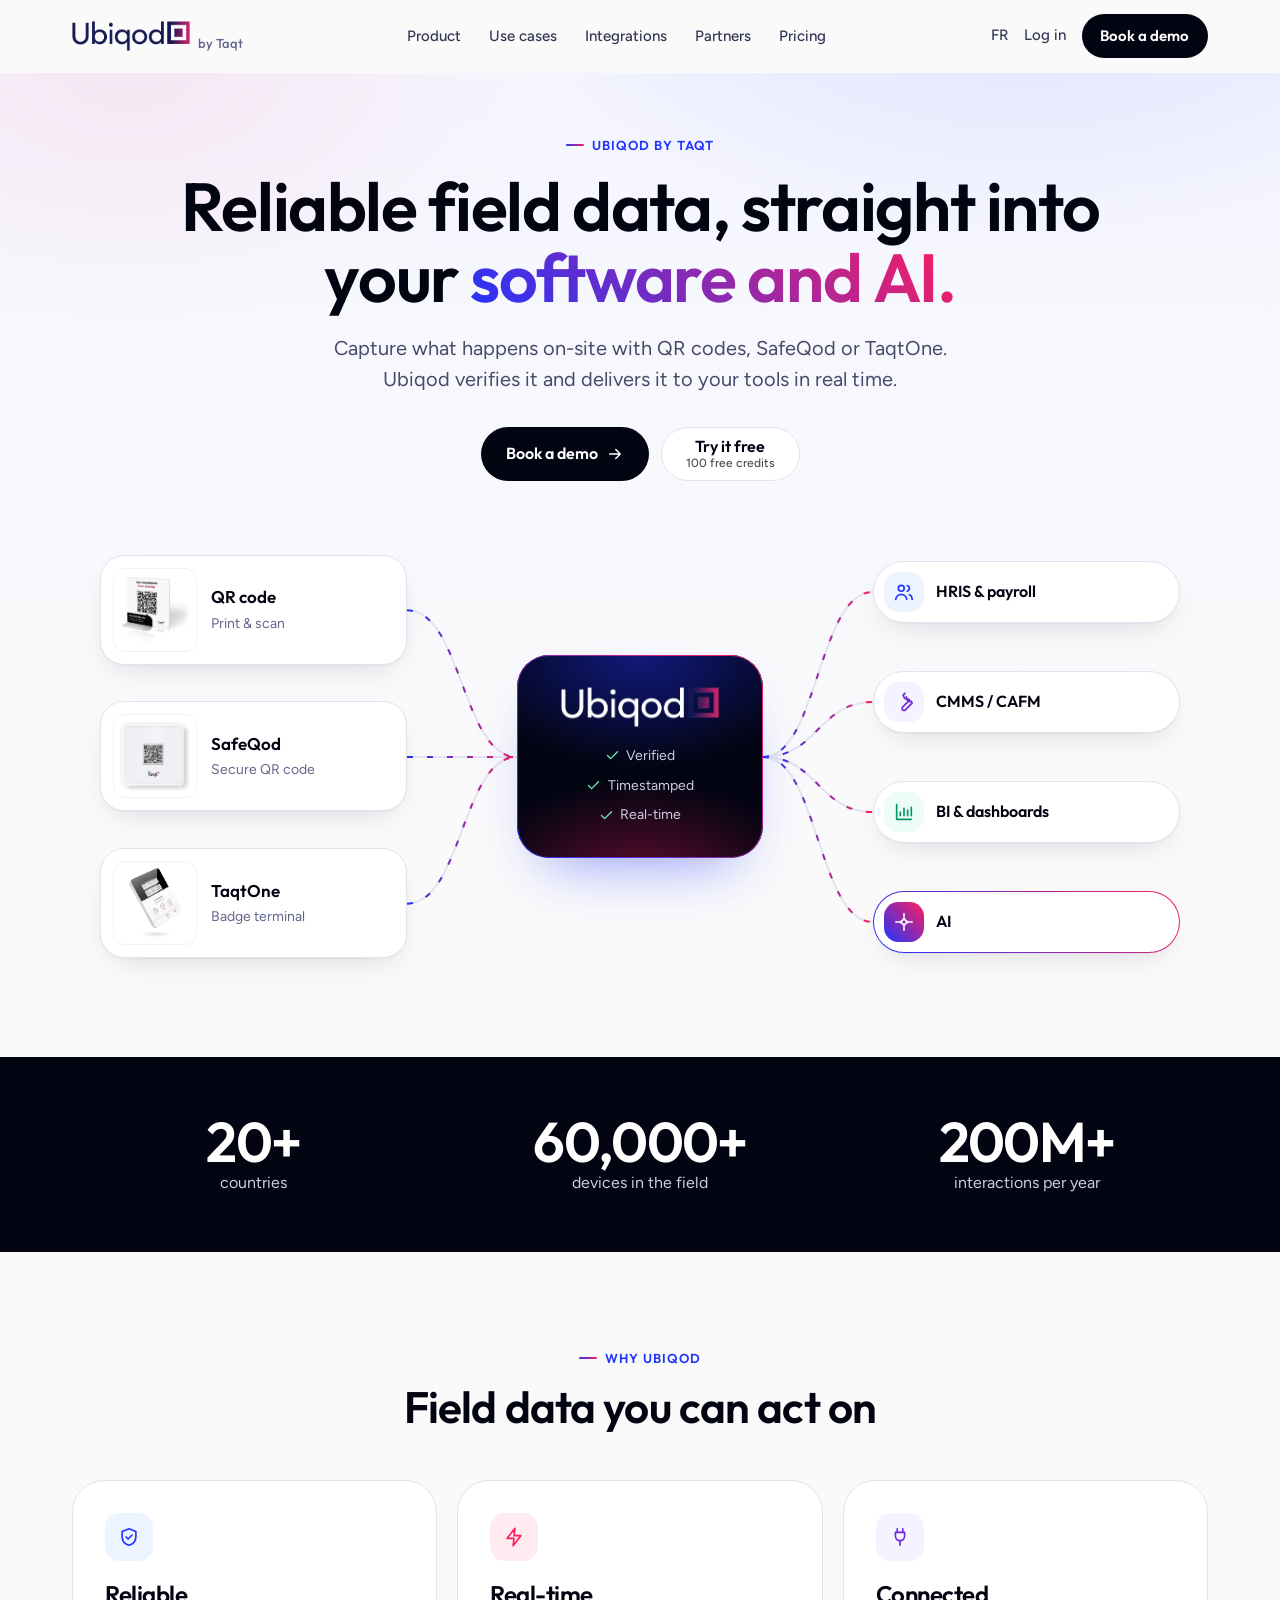
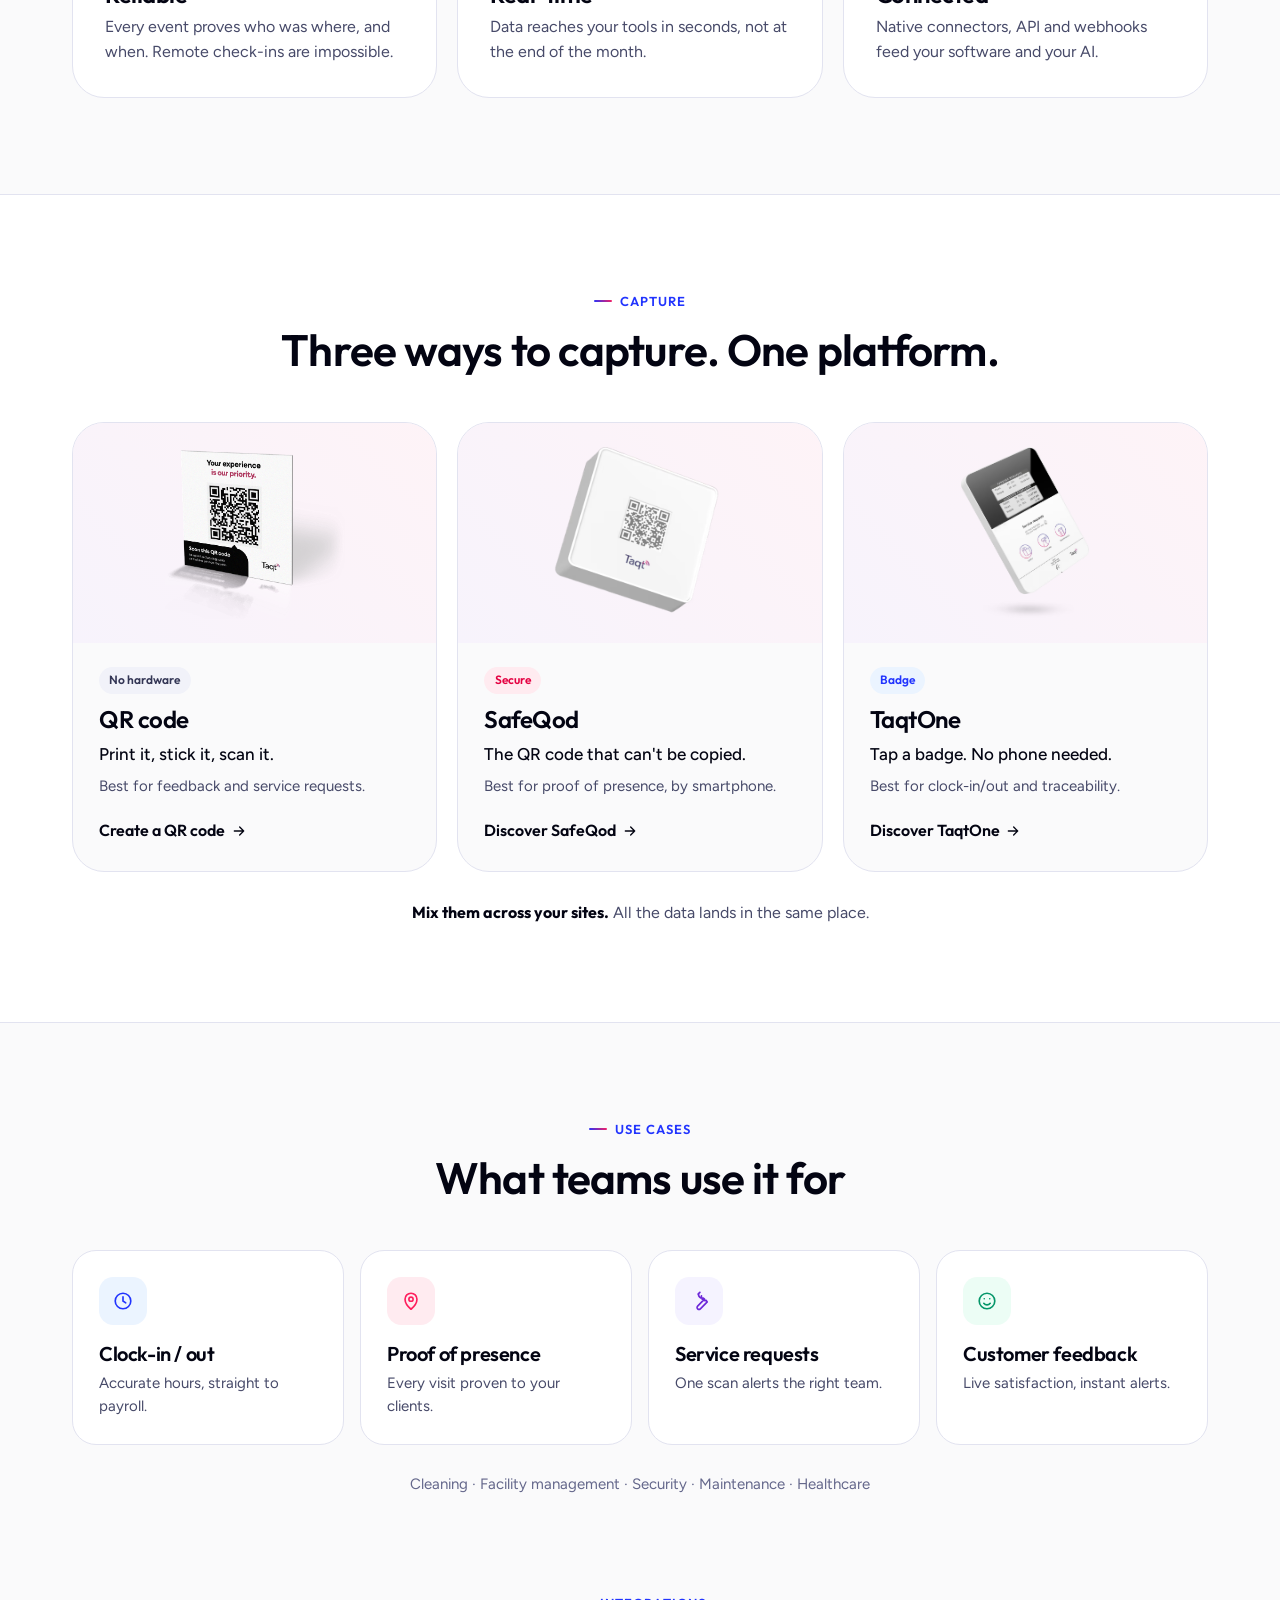
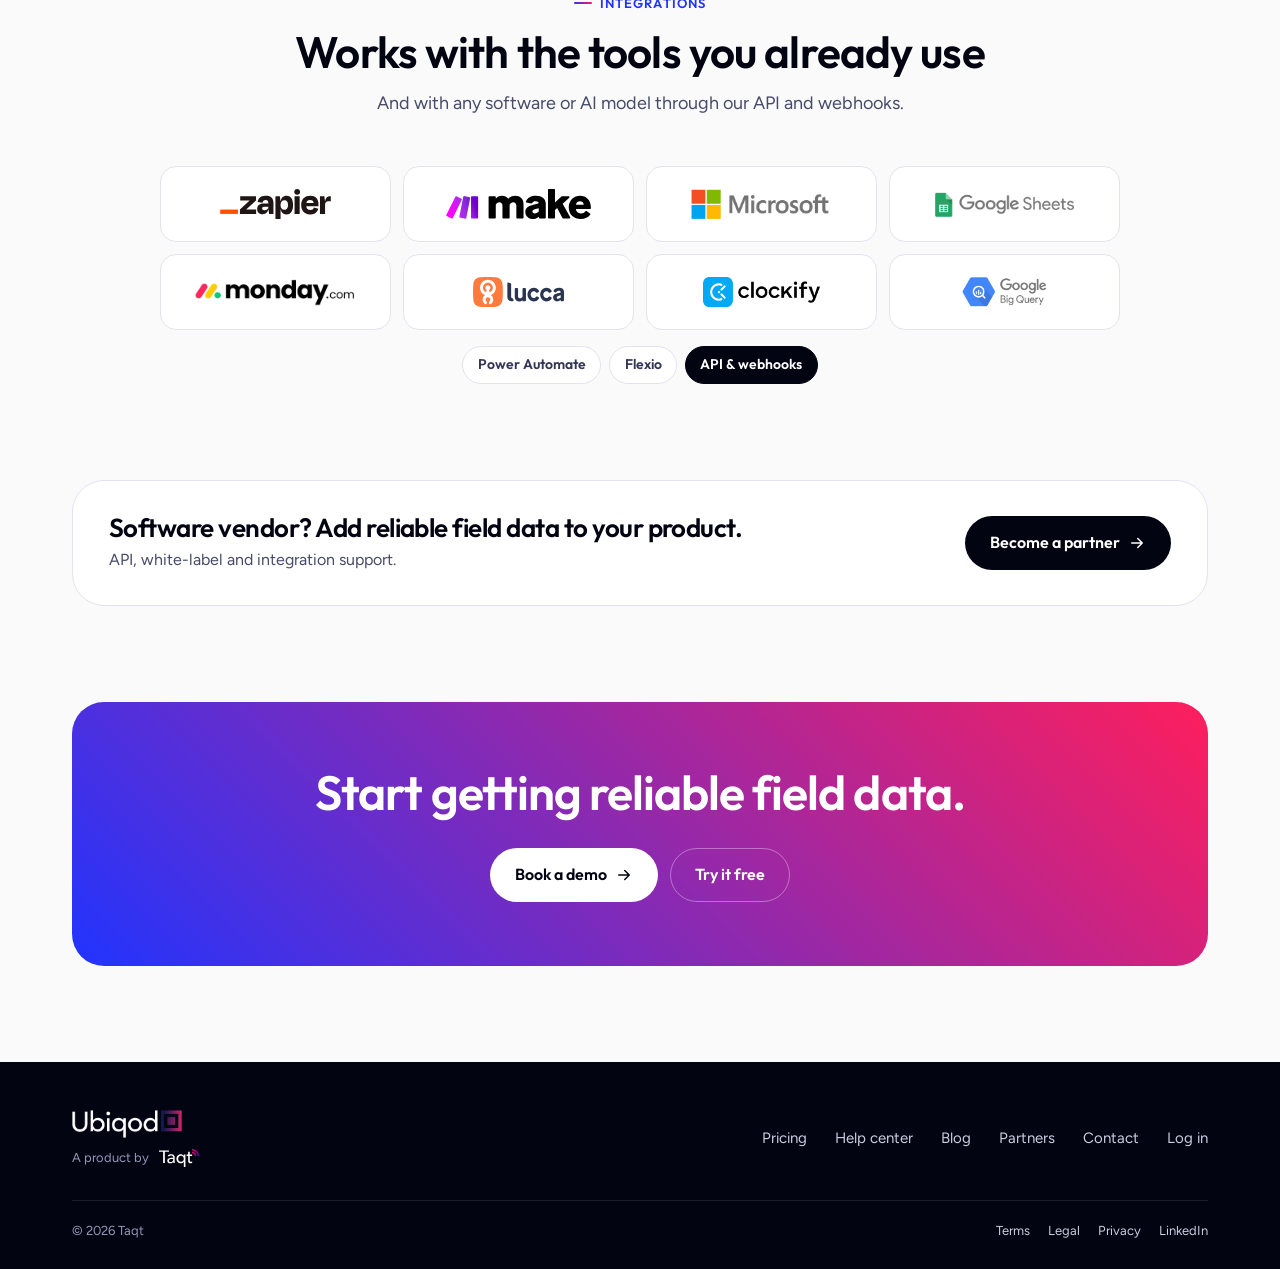
==== index.html @ a7f48e11 "Nouveau site Ubiqod : accueil et tarifs (EN + FR) HTML/CSS statique, compatible GitHub Pages (liens " ====
<!doctype html>
<html lang="en">
<head>
<meta charset="utf-8">
<meta name="viewport" content="width=device-width, initial-scale=1">
<title>Ubiqod by Taqt · Reliable field data for your software and AI</title>
<meta name="description" content="Capture what happens on-site with QR codes, SafeQod or TaqtOne. Ubiqod verifies it and delivers it to your software and AI in real time.">
<link rel="icon" href="assets/favicon.png">
<link rel="alternate" hreflang="en" href="./">
<link rel="alternate" hreflang="fr" href="fr/">
<link rel="preconnect" href="https://fonts.googleapis.com">
<link rel="preconnect" href="https://fonts.gstatic.com" crossorigin>
<link href="https://fonts.googleapis.com/css2?family=Outfit:wght@400;500;600;700&family=Figtree:wght@400;500;600&display=swap" rel="stylesheet">
<link rel="stylesheet" href="assets/styles.css">
</head>
<body>

<svg width="0" height="0" style="position:absolute" aria-hidden="true">
  <symbol id="i-check" viewBox="0 0 24 24"><path fill="none" stroke="currentColor" stroke-width="2.2" stroke-linecap="round" stroke-linejoin="round" d="M20 6 9 17l-5-5"/></symbol>
  <symbol id="i-arrow" viewBox="0 0 24 24"><path fill="none" stroke="currentColor" stroke-width="2" stroke-linecap="round" stroke-linejoin="round" d="M5 12h14M13 6l6 6-6 6"/></symbol>
  <symbol id="i-menu" viewBox="0 0 24 24"><path fill="none" stroke="currentColor" stroke-width="2" stroke-linecap="round" d="M4 7h16M4 12h16M4 17h16"/></symbol>
  <symbol id="i-shield" viewBox="0 0 24 24"><g fill="none" stroke="currentColor" stroke-width="1.8" stroke-linecap="round" stroke-linejoin="round"><path d="M12 3 4.5 6v5.5c0 4.6 3.1 8.3 7.5 9.5 4.4-1.2 7.5-4.9 7.5-9.5V6L12 3Z"/><path d="m8.8 12 2.2 2.2 4.3-4.4"/></g></symbol>
  <symbol id="i-bolt" viewBox="0 0 24 24"><path fill="none" stroke="currentColor" stroke-width="1.8" stroke-linecap="round" stroke-linejoin="round" d="M13 2.5 4.5 13.5H12l-1 8 8.5-11H12l1-8Z"/></symbol>
  <symbol id="i-plug" viewBox="0 0 24 24"><g fill="none" stroke="currentColor" stroke-width="1.8" stroke-linecap="round" stroke-linejoin="round"><path d="M9 3v4M15 3v4M7 7h10v4a5 5 0 0 1-10 0V7ZM12 16v5"/></g></symbol>
  <symbol id="i-users" viewBox="0 0 24 24"><g fill="none" stroke="currentColor" stroke-width="1.8" stroke-linecap="round" stroke-linejoin="round"><circle cx="9" cy="8" r="3.2"/><path d="M3 20c.6-3.3 3-5.3 6-5.3s5.4 2 6 5.3"/><path d="M15.5 4.9a3.2 3.2 0 0 1 0 6.2M18 14.9c1.6.6 2.7 2.4 3 5.1"/></g></symbol>
  <symbol id="i-wrench" viewBox="0 0 24 24"><path fill="none" stroke="currentColor" stroke-width="1.8" stroke-linecap="round" stroke-linejoin="round" d="M14.7 6.3a4 4 0 0 0 5 5L21 13l-7.5 7.5a2.1 2.1 0 0 1-3-3L18 10l-1.3-1.3a4 4 0 0 1-5-5L13 2.5l-2 2"/></symbol>
  <symbol id="i-chart" viewBox="0 0 24 24"><g fill="none" stroke="currentColor" stroke-width="1.8" stroke-linecap="round"><path d="M4 20V4M4 20h16"/><path d="M8 16v-4M12 16V8M16 16v-6M20 16v-9"/></g></symbol>
  <symbol id="i-spark" viewBox="0 0 24 24"><g fill="none" stroke="currentColor" stroke-width="1.8" stroke-linecap="round" stroke-linejoin="round"><path d="M12 3v3M12 18v3M3 12h3M18 12h3"/><path d="M12 7.5 13.6 10.4 16.5 12l-2.9 1.6L12 16.5l-1.6-2.9L7.5 12l2.9-1.6L12 7.5Z"/></g></symbol>
  <symbol id="i-pin" viewBox="0 0 24 24"><g fill="none" stroke="currentColor" stroke-width="1.8" stroke-linecap="round" stroke-linejoin="round"><path d="M12 21s-6.5-5.6-6.5-11a6.5 6.5 0 0 1 13 0c0 5.4-6.5 11-6.5 11Z"/><circle cx="12" cy="10" r="2.3"/></g></symbol>
  <symbol id="i-clock" viewBox="0 0 24 24"><g fill="none" stroke="currentColor" stroke-width="1.8" stroke-linecap="round"><circle cx="12" cy="12" r="8.5"/><path d="M12 7.5V12l3 2"/></g></symbol>
  <symbol id="i-smile" viewBox="0 0 24 24"><g fill="none" stroke="currentColor" stroke-width="1.8" stroke-linecap="round"><circle cx="12" cy="12" r="8.5"/><path d="M8.5 14.5a4.5 4.5 0 0 0 7 0M9 9.5v.01M15 9.5v.01"/></g></symbol>
</svg>

<header class="header">
  <div class="wrap nav">
    <a href="./" class="logo" aria-label="Ubiqod by Taqt, home"><img class="logo-img" src="assets/ubiqod-logo.png" alt="Ubiqod" width="1321" height="336"><span class="logo-by">by Taqt</span></a>
    <ul class="nav-links" id="navlinks">
      <li><a href="#capture">Product</a></li>
      <li><a href="#use-cases">Use cases</a></li>
      <li><a href="#integrations">Integrations</a></li>
      <li><a href="#partners">Partners</a></li>
      <li><a href="pricing/">Pricing</a></li>
    </ul>
    <div class="nav-cta">
      <a class="nav-aux" href="fr/" hreflang="fr" lang="fr">FR</a>
      <a class="nav-aux" href="https://app.ubiqod.com/">Log in</a>
      <a class="btn btn-primary btn-sm" href="https://www.taqt.com/contact">Book a demo</a>
      <button class="burger" aria-label="Menu" aria-expanded="false" aria-controls="navlinks"><svg><use href="#i-menu"/></svg></button>
    </div>
  </div>
</header>

<main>
  <!-- HERO -->
  <section class="hero">
    <div class="wrap">
      <span class="eyebrow">Ubiqod by Taqt</span>
      <h1>Reliable field data, straight into your <span class="grad-text">software and&nbsp;AI.</span></h1>
      <p class="sub">Capture what happens on-site with QR codes, SafeQod or TaqtOne. Ubiqod verifies it and delivers it to your tools in real time.</p>
      <div class="ctas">
        <a class="btn btn-primary" href="https://www.taqt.com/contact">Book a demo <svg><use href="#i-arrow"/></svg></a>
        <a class="btn btn-secondary btn-trial" href="https://app.ubiqod.com/auth/signup">Try it free<small>100 free credits</small></a>
      </div>

      <div class="flow" role="img" aria-label="QR codes, SafeQod and TaqtOne send data to Ubiqod, which delivers it to your HRIS, CMMS, BI tools and AI.">
        <div class="flow-col">
          <div class="src"><span class="thumb"><img src="assets/products/qr.png" alt=""></span><div><b>QR code</b><span>Print &amp; scan</span></div></div>
          <div class="src"><span class="thumb"><img src="assets/products/safeqod.png" alt=""></span><div><b>SafeQod</b><span>Secure QR code</span></div></div>
          <div class="src"><span class="thumb"><img src="assets/products/taqtone-3d.avif" alt=""></span><div><b>TaqtOne</b><span>Badge terminal</span></div></div>
        </div>
        <svg class="wire" viewBox="0 0 100 300" preserveAspectRatio="none" aria-hidden="true">
          <defs><linearGradient id="gL" gradientUnits="userSpaceOnUse" x1="0" y1="0" x2="100" y2="0"><stop offset="0" stop-color="#2134fe"/><stop offset="1" stop-color="#fe1e5d"/></linearGradient></defs>
          <path class="base" d="M0 50C50 50 50 150 100 150M0 150H100M0 250C50 250 50 150 100 150"/>
          <path class="pulse" stroke="url(#gL)" d="M0 50C50 50 50 150 100 150M0 150H100M0 250C50 250 50 150 100 150"/>
        </svg>
        <div class="flow-arrow" aria-hidden="true"><svg><use href="#i-arrow"/></svg></div>
        <div class="hub">
          <img class="hub-logo" src="assets/ubiqod-logo-white.png" alt="Ubiqod" width="1321" height="336">
          <ul>
            <li><svg><use href="#i-check"/></svg>Verified</li>
            <li><svg><use href="#i-check"/></svg>Timestamped</li>
            <li><svg><use href="#i-check"/></svg>Real-time</li>
          </ul>
        </div>
        <div class="flow-arrow" aria-hidden="true"><svg><use href="#i-arrow"/></svg></div>
        <svg class="wire" viewBox="0 0 100 400" preserveAspectRatio="none" aria-hidden="true">
          <defs><linearGradient id="gR" gradientUnits="userSpaceOnUse" x1="0" y1="0" x2="100" y2="0"><stop offset="0" stop-color="#2134fe"/><stop offset="1" stop-color="#fe1e5d"/></linearGradient></defs>
          <path class="base" d="M0 200C50 200 50 50 100 50M0 200C50 200 50 150 100 150M0 200C50 200 50 250 100 250M0 200C50 200 50 350 100 350"/>
          <path class="pulse" stroke="url(#gR)" d="M0 200C50 200 50 50 100 50M0 200C50 200 50 150 100 150M0 200C50 200 50 250 100 250M0 200C50 200 50 350 100 350"/>
        </svg>
        <div class="flow-col flow-dests">
          <div class="dest"><span class="ic ic-blue"><svg><use href="#i-users"/></svg></span>HRIS &amp; payroll</div>
          <div class="dest"><span class="ic ic-violet"><svg><use href="#i-wrench"/></svg></span>CMMS / CAFM</div>
          <div class="dest"><span class="ic ic-green"><svg><use href="#i-chart"/></svg></span>BI &amp; dashboards</div>
          <div class="dest dest-ai"><span class="ic ic-grad"><svg><use href="#i-spark"/></svg></span>AI</div>
        </div>
      </div>
    </div>
  </section>

  <!-- CHIFFRES (source : taqt.com) -->
  <div class="stats">
    <div class="wrap stats-grid">
      <div class="stat"><b>20+</b><span>countries</span></div>
      <div class="stat"><b>60,000+</b><span>devices in the field</span></div>
      <div class="stat"><b>200M+</b><span>interactions per year</span></div>
    </div>
  </div>

  <!-- BÉNÉFICES -->
  <section>
    <div class="wrap">
      <div class="sec-head">
        <span class="eyebrow">Why Ubiqod</span>
        <h2 class="h2">Field data you can act on</h2>
      </div>
      <div class="cards3">
        <article class="benefit"><span class="ic ic-blue"><svg><use href="#i-shield"/></svg></span><h3>Reliable</h3><p>Every event proves who was where, and when. Remote check-ins are impossible.</p></article>
        <article class="benefit"><span class="ic ic-pink"><svg><use href="#i-bolt"/></svg></span><h3>Real-time</h3><p>Data reaches your tools in seconds, not at the end of the month.</p></article>
        <article class="benefit"><span class="ic ic-violet"><svg><use href="#i-plug"/></svg></span><h3>Connected</h3><p>Native connectors, API and webhooks feed your software and your AI.</p></article>
      </div>
    </div>
  </section>

  <!-- CAPTATION -->
  <section class="capture" id="capture">
    <div class="wrap">
      <div class="sec-head">
        <span class="eyebrow">Capture</span>
        <h2 class="h2">Three ways to capture. One platform.</h2>
      </div>
      <div class="cards3">
        <article class="prod">
          <div class="prod-img"><img src="assets/products/qr.png" alt="QR code sign" loading="lazy"></div>
          <div class="prod-body">
            <span class="tag tag-gray">No hardware</span>
            <h3>QR code</h3>
            <p class="pitch">Print it, stick it, scan it.</p>
            <p class="best">Best for feedback and service requests.</p>
            <a class="link" href="https://app.ubiqod.com/auth/signup">Create a QR code <svg><use href="#i-arrow"/></svg></a>
          </div>
        </article>
        <article class="prod">
          <div class="prod-img"><img src="assets/products/safeqod-3d.avif" alt="SafeQod device" loading="lazy"></div>
          <div class="prod-body">
            <span class="tag tag-pink">Secure</span>
            <h3>SafeQod</h3>
            <p class="pitch">The QR code that can't be copied.</p>
            <p class="best">Best for proof of presence, by smartphone.</p>
            <a class="link" href="https://www.taqt.com/products/safeqod">Discover SafeQod <svg><use href="#i-arrow"/></svg></a>
          </div>
        </article>
        <article class="prod">
          <div class="prod-img"><img src="assets/products/taqtone-3d.avif" alt="TaqtOne terminal" loading="lazy"></div>
          <div class="prod-body">
            <span class="tag tag-blue">Badge</span>
            <h3>TaqtOne</h3>
            <p class="pitch">Tap a badge. No phone needed.</p>
            <p class="best">Best for clock-in/out and traceability.</p>
            <a class="link" href="https://www.taqt.com/products/taqtone">Discover TaqtOne <svg><use href="#i-arrow"/></svg></a>
          </div>
        </article>
      </div>
      <p class="mix"><b>Mix them across your sites.</b> All the data lands in the same place.</p>
    </div>
  </section>

  <!-- CAS D'USAGE -->
  <section id="use-cases">
    <div class="wrap">
      <div class="sec-head">
        <span class="eyebrow">Use cases</span>
        <h2 class="h2">What teams use it for</h2>
      </div>
      <div class="cards4">
        <article class="uc"><span class="ic ic-blue"><svg><use href="#i-clock"/></svg></span><h3>Clock-in / out</h3><p>Accurate hours, straight to payroll.</p></article>
        <article class="uc"><span class="ic ic-pink"><svg><use href="#i-pin"/></svg></span><h3>Proof of presence</h3><p>Every visit proven to your clients.</p></article>
        <article class="uc"><span class="ic ic-violet"><svg><use href="#i-wrench"/></svg></span><h3>Service requests</h3><p>One scan alerts the right team.</p></article>
        <article class="uc"><span class="ic ic-green"><svg><use href="#i-smile"/></svg></span><h3>Customer feedback</h3><p>Live satisfaction, instant alerts.</p></article>
      </div>
      <p class="sectors">Cleaning · Facility management · Security · Maintenance · Healthcare</p>
    </div>
  </section>

  <!-- INTÉGRATIONS -->
  <section id="integrations" style="padding-top:0">
    <div class="wrap">
      <div class="sec-head">
        <span class="eyebrow">Integrations</span>
        <h2 class="h2">Works with the tools you already use</h2>
        <p>And with any software or AI model through our API and webhooks.</p>
      </div>
      <div class="logos">
        <div><img src="assets/logos/zapier.svg" alt="Zapier"></div>
        <div><img src="assets/logos/make.svg" alt="Make"></div>
        <div><img src="assets/logos/microsoft.png" alt="Microsoft"></div>
        <div><img src="assets/logos/google-sheets.png" alt="Google Sheets"></div>
        <div><img src="assets/logos/monday.png" alt="monday.com"></div>
        <div><img src="assets/logos/lucca.svg" alt="Lucca"></div>
        <div><img src="assets/logos/clockify.png" alt="Clockify"></div>
        <div><img src="assets/logos/bigquery.png" alt="Google BigQuery"></div>
      </div>
      <div class="chips">
        <span class="chip">Power Automate</span><span class="chip">Flexio</span><span class="chip chip-strong">API &amp; webhooks</span>
      </div>
    </div>
  </section>

  <!-- PARTENAIRES -->
  <section id="partners" style="padding-top:0">
    <div class="wrap">
      <div class="partner">
        <div>
          <h3>Software vendor? Add reliable field data to your product.</h3>
          <p>API, white-label and integration support.</p>
        </div>
        <a class="btn btn-primary" href="https://www.taqt.com/partner">Become a partner <svg><use href="#i-arrow"/></svg></a>
      </div>
    </div>
  </section>

  <!-- CTA FINAL -->
  <div class="final">
    <div class="wrap">
      <div class="final-box">
        <h2>Start getting reliable field data.</h2>
        <div class="ctas">
          <a class="btn btn-light" href="https://www.taqt.com/contact">Book a demo <svg><use href="#i-arrow"/></svg></a>
          <a class="btn btn-ghost" href="https://app.ubiqod.com/auth/signup">Try it free</a>
        </div>
      </div>
    </div>
  </div>
</main>

<footer class="footer">
  <div class="wrap">
    <div class="foot-top">
      <div>
        <img class="foot-logo" src="assets/ubiqod-logo-white.png" alt="Ubiqod" width="1321" height="336">
        <div class="foot-taqt"><span>A product by</span><img src="assets/taqt-logo-white.svg" alt="Taqt"></div>
      </div>
      <ul class="foot-links">
        <li><a href="pricing/">Pricing</a></li>
        <li><a href="https://help.taqt.com/portal/en/kb/ubiqod">Help center</a></li>
        <li><a href="https://www.taqt.com/articles">Blog</a></li>
        <li><a href="https://www.taqt.com/partner">Partners</a></li>
        <li><a href="https://www.taqt.com/contact">Contact</a></li>
        <li><a href="https://app.ubiqod.com/">Log in</a></li>
      </ul>
    </div>
    <div class="foot-bottom">
      <span>© 2026 Taqt</span>
      <div><a href="https://www.taqt.com/terms">Terms</a><a href="https://www.taqt.com/legal">Legal</a><a href="https://www.iubenda.com/privacy-policy/50772884">Privacy</a><a href="https://www.linkedin.com/company/group-taqt/">LinkedIn</a></div>
    </div>
  </div>
</footer>

<script src="assets/main.js"></script>
</body>
</html>
---- assets/styles.css ----
/* Ubiqod by Taqt — charte reprise de taqt.com
   Polices : substituts Google Fonts de mozaic-geo (titres) et neulis-sans (texte) */
:root{
  --ink:#030412; --ink-700:#333655;
  --gray-600:#474a69; --gray-500:#64678b; --gray-400:#9497b8; --gray-300:#cbcde1;
  --gray-200:#e2e3f0; --gray-100:#f1f2f9; --gray-50:#f8f8fc; --bg:#fafafb;
  --blue:#2134fe; --blue-50:#ebf4ff; --pink:#fe1e5d; --pink-50:#ffebf0;
  --violet-50:#f5f3ff; --green:#10b981; --green-50:#ecfdf5;
  --grad:linear-gradient(45deg,#2134fe,#fe1e5d);
  --font-h:"Outfit",mozaic-geo-variable,system-ui,sans-serif;
  --font-b:"Figtree",neulis-sans,system-ui,sans-serif;
  --r:1rem; --r-lg:1.5rem; --r-xl:2rem;
  --shadow:0 1px 2px rgba(3,4,18,.04),0 12px 32px -12px rgba(3,4,18,.14);
}
*,*::before,*::after{box-sizing:border-box}
html{scroll-behavior:smooth}
body{margin:0;background:var(--bg);color:var(--ink);font-family:var(--font-b);font-size:1rem;line-height:1.55;-webkit-font-smoothing:antialiased}
img{max-width:100%;display:block}
a{color:inherit}
h1,h2,h3{font-family:var(--font-h);font-weight:600;letter-spacing:-.02em;margin:0;line-height:1.12}
p{margin:0}
.wrap{max-width:1200px;margin:0 auto;padding:0 16px}
@media(min-width:768px){.wrap{padding:0 32px}}
section{padding:96px 0}
@media(max-width:767px){section{padding:64px 0}}

/* ---------- utilitaires ---------- */
.eyebrow{display:inline-flex;align-items:center;gap:.5rem;font-family:var(--font-h);font-size:.8125rem;font-weight:600;letter-spacing:.08em;text-transform:uppercase;color:var(--blue)}
.eyebrow::before{content:"";width:18px;height:2px;border-radius:2px;background:var(--grad)}
.grad-text{background:var(--grad);-webkit-background-clip:text;background-clip:text;color:transparent}
.h2{font-size:clamp(1.875rem,3.6vw,2.75rem)}
.sec-head{display:flex;flex-direction:column;align-items:center;text-align:center;gap:14px;margin:0 auto 48px;max-width:720px}
.sec-head p{font-size:1.125rem;color:var(--gray-600)}

.btn{display:inline-flex;align-items:center;justify-content:center;gap:.5rem;font-family:var(--font-h);font-weight:600;font-size:1rem;text-decoration:none;border-radius:999px;padding:.85rem 1.5rem;border:1px solid transparent;transition:background .2s,transform .2s,box-shadow .2s;white-space:nowrap}
.btn svg{width:18px;height:18px}
.btn-primary{background:var(--ink);color:#fff}
.btn-primary:hover{box-shadow:0 8px 24px -8px rgba(33,52,254,.55);transform:translateY(-1px)}
.btn-secondary{background:#fff;color:var(--ink);border-color:var(--gray-200)}
.btn-secondary:hover{border-color:var(--gray-400)}
.btn-light{background:#fff;color:var(--ink)}
.btn-ghost{color:#fff;border-color:rgba(255,255,255,.35)}
.btn-ghost:hover{border-color:#fff}
.btn-sm{padding:.6rem 1.1rem;font-size:.9375rem}
.btn small{font-family:var(--font-b);font-weight:500;font-size:.75rem;opacity:.7}
.ctas{display:flex;flex-wrap:wrap;gap:12px;justify-content:center}
.link{display:inline-flex;align-items:center;gap:.35rem;font-family:var(--font-h);font-weight:600;text-decoration:none}
.link svg{width:16px;height:16px;transition:transform .2s}
.link:hover svg{transform:translateX(3px)}

/* ---------- header ---------- */
.header{position:sticky;top:0;z-index:50;background:rgba(250,250,251,.85);backdrop-filter:saturate(1.4) blur(12px);-webkit-backdrop-filter:saturate(1.4) blur(12px);border-bottom:1px solid transparent;transition:border-color .2s}
.header.scrolled{border-bottom-color:var(--gray-200)}
.nav{display:flex;align-items:center;justify-content:space-between;height:72px;gap:24px}
.logo{display:flex;align-items:flex-end;gap:.5rem;text-decoration:none}
.logo-img{height:30px;width:auto}
.logo-by{font-family:var(--font-h);font-size:.8125rem;font-weight:500;color:var(--gray-500);white-space:nowrap;line-height:1;padding-bottom:1px}
.nav-links{display:flex;gap:28px;list-style:none;margin:0;padding:0}
.nav-links a,.nav-aux{text-decoration:none;font-weight:500;color:var(--ink-700);font-size:.9375rem;white-space:nowrap}
.nav-links a:hover,.nav-aux:hover{color:var(--ink)}
.nav-cta{display:flex;align-items:center;gap:16px}
.burger{display:none;background:none;border:0;padding:8px;margin-right:-8px;cursor:pointer;color:var(--ink)}
.burger svg{width:26px;height:26px}
@media(max-width:1023px){
  .nav-links,.nav-aux{display:none}
  .burger{display:block}
  .header.open .nav-links{display:flex;flex-direction:column;gap:0;position:absolute;left:0;right:0;top:72px;background:#fff;border-bottom:1px solid var(--gray-200);padding:8px 16px 16px}
  .header.open .nav-links a{display:block;padding:12px 0;font-size:1.0625rem;border-bottom:1px solid var(--gray-100)}
}
@media(max-width:480px){.nav-cta .btn{display:none}}

/* ---------- hero ---------- */
.hero{padding:56px 0 80px;text-align:center;background:radial-gradient(900px 480px at 80% -10%,rgba(33,52,254,.10),transparent 60%),radial-gradient(700px 420px at 10% 0,rgba(254,30,93,.07),transparent 60%),linear-gradient(180deg,#f5f6ff,var(--bg) 70%)}
.hero h1{font-size:clamp(2.375rem,5.6vw,4.25rem);line-height:1.04;max-width:960px;margin:16px auto 20px}
.hero .sub{font-size:clamp(1.0625rem,1.6vw,1.25rem);color:var(--gray-600);max-width:640px;margin:0 auto 32px}
.btn-trial{flex-direction:column;gap:0;line-height:1.2;padding:.55rem 1.5rem}
@media(max-width:767px){.hero{padding:48px 0 64px}}

/* schéma captation -> Ubiqod -> logiciels */
.flow{display:grid;grid-template-columns:minmax(0,1fr) minmax(48px,110px) minmax(0,.8fr) minmax(48px,110px) minmax(0,1fr);max-width:1080px;margin:56px auto 0;text-align:left}
.flow-col{display:grid;grid-auto-rows:1fr}
.flow-col > *{margin:6px 0;align-self:center}
.src{display:flex;align-items:center;gap:14px;background:#fff;border:1px solid var(--gray-200);border-radius:var(--r-lg);padding:12px 16px 12px 12px;box-shadow:var(--shadow)}
.thumb{width:84px;height:84px;flex:none;border-radius:.75rem;background:#fff;border:1px solid var(--gray-100);padding:6px}
.thumb img{width:100%;height:100%;object-fit:contain}
.src b{display:block;font-family:var(--font-h);font-size:1.0625rem;font-weight:600}
.src span{font-size:.875rem;color:var(--gray-500)}
.hub{align-self:center;background:var(--ink);color:#fff;border-radius:var(--r-xl);padding:32px 24px;text-align:center;position:relative;box-shadow:0 30px 60px -30px rgba(33,52,254,.55);
  background-image:radial-gradient(260px 160px at 50% 0,rgba(33,52,254,.45),transparent 70%),radial-gradient(240px 140px at 50% 110%,rgba(254,30,93,.35),transparent 70%)}
.hub::before{content:"";position:absolute;inset:0;border-radius:inherit;padding:1px;background:var(--grad);-webkit-mask:linear-gradient(#000 0 0) content-box,linear-gradient(#000 0 0);-webkit-mask-composite:xor;mask-composite:exclude;pointer-events:none}
.hub-logo{height:40px;width:auto;margin:0 auto}
.hub ul{list-style:none;margin:18px 0 0;padding:0;display:flex;flex-direction:column;gap:8px}
.hub li{display:flex;align-items:center;justify-content:center;gap:.4rem;font-size:.875rem;color:var(--gray-300)}
.hub li svg{width:15px;height:15px;color:#6ee7b7}
.dest{display:flex;align-items:center;gap:12px;background:#fff;border:1px solid var(--gray-200);border-radius:999px;padding:10px 18px 10px 10px;font-family:var(--font-h);font-weight:600;box-shadow:var(--shadow)}
.dest .ic{width:40px;height:40px}
.dest-ai{border-color:transparent;background:linear-gradient(#fff,#fff) padding-box,var(--grad) border-box;border:1.5px solid transparent}
.wire{width:100%;height:100%;overflow:visible}
.wire path{fill:none;vector-effect:non-scaling-stroke;stroke-width:2}
.wire .base{stroke:var(--gray-200)}
.wire .pulse{stroke-dasharray:6 14;animation:dash 1.2s linear infinite}
@keyframes dash{to{stroke-dashoffset:-20}}
.flow-arrow{display:none}
@media(max-width:899px){
  .flow{display:flex;flex-direction:column;gap:12px;margin-top:48px}
  .wire{display:none}
  .flow-arrow{display:grid;place-items:center;color:var(--gray-400)}
  .flow-arrow svg{width:24px;height:24px;transform:rotate(90deg)}
  .flow-col{grid-auto-rows:auto;grid-template-columns:repeat(3,1fr);gap:10px}
  .flow-col > *{margin:0}
  .src{flex-direction:column;text-align:center;gap:8px;padding:12px 8px}
  .thumb{width:64px;height:64px}
  .src span{font-size:.75rem}
  .src b{font-size:.9375rem}
  .flow-dests{grid-template-columns:1fr 1fr}
  .dest{font-size:.875rem;padding:8px 12px 8px 8px;border-radius:var(--r)}
  .dest .ic{width:32px;height:32px}
  .hub{padding:22px}
  .hub ul{flex-direction:row;flex-wrap:wrap;justify-content:center;gap:6px 14px}
}

/* ---------- icônes colorées ---------- */
.ic{width:48px;height:48px;border-radius:.9rem;display:grid;place-items:center;flex:none}
.ic svg{width:22px;height:22px}
.ic-blue{background:var(--blue-50);color:var(--blue)}
.ic-pink{background:var(--pink-50);color:var(--pink)}
.ic-violet{background:var(--violet-50);color:#6d28d9}
.ic-green{background:var(--green-50);color:#059669}
.ic-grad{background:var(--grad);color:#fff}

/* ---------- chiffres ---------- */
.stats{background:var(--ink);color:#fff;padding:56px 0}
.stats-grid{display:grid;grid-template-columns:repeat(3,1fr);gap:24px;text-align:center}
.stat b{display:block;font-family:var(--font-h);font-weight:600;font-size:clamp(2.25rem,4.4vw,3.5rem);letter-spacing:-.03em;line-height:1.05}
.stat span{color:var(--gray-300)}
@media(max-width:600px){.stats{padding:40px 0}.stats-grid{gap:8px}.stat b{font-size:1.75rem}.stat span{font-size:.8125rem;display:block;line-height:1.3}}

/* ---------- bénéfices ---------- */
.cards3{display:grid;grid-template-columns:repeat(3,1fr);gap:20px}
@media(max-width:900px){.cards3{grid-template-columns:1fr}}
.benefit{background:#fff;border:1px solid var(--gray-200);border-radius:var(--r-xl);padding:32px}
.benefit h3{font-size:1.5rem;margin:20px 0 8px}
.benefit p{color:var(--gray-600)}

/* ---------- captation ---------- */
.capture{background:#fff;border-top:1px solid var(--gray-200);border-bottom:1px solid var(--gray-200)}
.prod{border:1px solid var(--gray-200);border-radius:var(--r-xl);overflow:hidden;display:flex;flex-direction:column;background:var(--bg)}
.prod-img{height:220px;display:grid;place-items:center;padding:24px;background:linear-gradient(45deg,#f7f3fc,#fef3f7);overflow:hidden}
.prod-img img{max-height:172px;width:auto;object-fit:contain}
.prod-body{padding:24px 26px 28px;display:flex;flex-direction:column;gap:8px;flex:1}
.tag{align-self:flex-start;font-size:.75rem;font-weight:600;font-family:var(--font-h);border-radius:999px;padding:.25rem .65rem;margin-bottom:4px}
.tag-gray{background:var(--gray-100);color:var(--ink-700)}
.tag-pink{background:var(--pink-50);color:#e40141}
.tag-blue{background:var(--blue-50);color:var(--blue)}
.prod h3{font-size:1.5rem}
.prod .pitch{font-size:1.0625rem;font-weight:500}
.prod .best{color:var(--gray-600);font-size:.9375rem;margin-bottom:12px}
.prod .link{margin-top:auto}
.mix{text-align:center;margin-top:28px;color:var(--gray-600)}
.mix b{color:var(--ink);font-family:var(--font-h)}

/* ---------- cas d'usage ---------- */
.cards4{display:grid;grid-template-columns:repeat(4,1fr);gap:16px}
@media(max-width:1023px){.cards4{grid-template-columns:1fr 1fr}}
@media(max-width:560px){.cards4{grid-template-columns:1fr}}
.uc{background:#fff;border:1px solid var(--gray-200);border-radius:var(--r-lg);padding:26px}
.uc h3{font-size:1.25rem;margin:18px 0 6px}
.uc p{color:var(--gray-600);font-size:.9375rem}
.sectors{text-align:center;margin-top:28px;color:var(--gray-500);font-size:.9375rem}

/* ---------- intégrations ---------- */
.logos{display:grid;grid-template-columns:repeat(4,1fr);gap:12px;max-width:960px;margin:0 auto}
@media(max-width:767px){.logos{grid-template-columns:repeat(2,1fr)}}
.logos div{height:76px;background:#fff;border:1px solid var(--gray-200);border-radius:var(--r);display:grid;place-items:center;padding:16px}
.logos img{max-height:30px;max-width:100%;width:auto;object-fit:contain}
.chips{display:flex;flex-wrap:wrap;justify-content:center;gap:8px;margin-top:16px}
.chip{font-size:.875rem;font-weight:600;font-family:var(--font-h);background:#fff;border:1px solid var(--gray-200);color:var(--ink-700);border-radius:999px;padding:.45rem .9rem}
.chip-strong{background:var(--ink);color:#fff;border-color:var(--ink)}

/* ---------- partenaires ---------- */
.partner{display:flex;align-items:center;justify-content:space-between;gap:24px;flex-wrap:wrap;border:1px solid var(--gray-200);background:#fff;border-radius:var(--r-xl);padding:32px 36px}
.partner h3{font-size:clamp(1.25rem,2.2vw,1.625rem);max-width:640px}
.partner p{color:var(--gray-600);margin-top:6px}

/* ---------- CTA final ---------- */
.final{padding:0 0 96px}
.final-box{border-radius:var(--r-xl);background:var(--grad);color:#fff;padding:64px 32px;text-align:center}
.final-box h2{font-size:clamp(1.875rem,3.8vw,3rem);margin-bottom:28px}

/* ---------- footer ---------- */
.footer{background:var(--ink);color:var(--gray-300);padding:48px 0 28px;font-size:.9375rem}
.foot-top{display:flex;justify-content:space-between;align-items:center;flex-wrap:wrap;gap:24px}
.foot-logo{height:28px;width:auto}
.foot-taqt{display:flex;align-items:center;gap:10px;font-size:.8125rem;color:var(--gray-400);margin-top:10px}
.foot-taqt img{height:18px;width:auto}
.foot-links{display:flex;flex-wrap:wrap;gap:12px 28px;list-style:none;margin:0;padding:0}
.footer a{text-decoration:none;color:var(--gray-300)}
.footer a:hover{color:#fff}
.foot-bottom{display:flex;flex-wrap:wrap;justify-content:space-between;gap:12px;border-top:1px solid rgba(255,255,255,.1);margin-top:32px;padding-top:20px;font-size:.8125rem;color:var(--gray-400)}
.foot-bottom div{display:flex;flex-wrap:wrap;gap:18px}

@media (prefers-reduced-motion:reduce){html{scroll-behavior:auto}*{animation:none!important;transition:none!important}}

/* ---------- page tarifs ---------- */
.nav-links a[aria-current="page"]{color:var(--ink);font-weight:600}
.hero-sm{padding:64px 0 40px;text-align:center;background:linear-gradient(180deg,#f5f6ff,var(--bg) 80%)}
.hero-sm h1{font-size:clamp(2.25rem,5vw,3.75rem);line-height:1.06;margin:16px auto 18px;max-width:820px}
.hero-sm .sub{font-size:clamp(1.0625rem,1.6vw,1.1875rem);color:var(--gray-600);max-width:600px;margin:0 auto}
.plans{display:grid;grid-template-columns:repeat(2,1fr);gap:20px;max-width:880px;margin:0 auto}
@media(max-width:760px){.plans{grid-template-columns:1fr;max-width:520px}}
.plan{background:#fff;border:1px solid var(--gray-200);border-radius:var(--r-xl);padding:32px;display:flex;flex-direction:column;gap:12px}
.plan h2{font-size:1.375rem}
.plan .for{color:var(--gray-500);font-size:.875rem;font-weight:500;margin-top:-6px}
.price{display:flex;align-items:baseline;gap:.4rem;font-family:var(--font-h)}
.price b{font-size:2.75rem;font-weight:600;letter-spacing:-.03em;line-height:1}
.price span{color:var(--gray-500);font-weight:500;font-size:1.125rem}
.plan .desc{color:var(--gray-600)}
.plan .key{display:flex;align-items:center;gap:.5rem;font-family:var(--font-h);font-weight:600;background:var(--gray-50);border:1px solid var(--gray-100);border-radius:var(--r);padding:.7rem .9rem;margin-top:4px}
.plan .key svg{width:18px;height:18px;color:var(--blue);flex:none}
.hero-sm .ctas{margin-top:28px}
.hero-sm .free{margin-top:14px;color:var(--gray-500);font-size:.9375rem}
.hero-sm .free a{color:var(--ink);font-weight:600}
.credit-cost{max-width:880px;margin:20px auto 0;text-align:center;color:var(--gray-600)}
.credit-cost b{color:var(--ink);font-family:var(--font-h)}
.included{display:flex;flex-wrap:wrap;justify-content:center;gap:10px;max-width:860px;margin:0 auto}
.included .chip{display:inline-flex;align-items:center;gap:.45rem;font-size:.9375rem;padding:.55rem 1rem}
.included .chip svg{width:16px;height:16px;color:var(--green)}
.faq{max-width:760px;margin:0 auto;display:flex;flex-direction:column;gap:12px}
.faq details{background:#fff;border:1px solid var(--gray-200);border-radius:var(--r-lg);padding:0 24px}
.faq summary{list-style:none;cursor:pointer;display:flex;justify-content:space-between;align-items:center;gap:16px;padding:20px 0;font-family:var(--font-h);font-weight:600;font-size:1.0625rem}
.faq summary::-webkit-details-marker{display:none}
.faq summary::after{content:"+";font-size:1.5rem;font-weight:400;color:var(--gray-500);transition:transform .2s}
.faq details[open] summary::after{transform:rotate(45deg)}
.faq details p{padding:0 0 20px;color:var(--gray-600)}
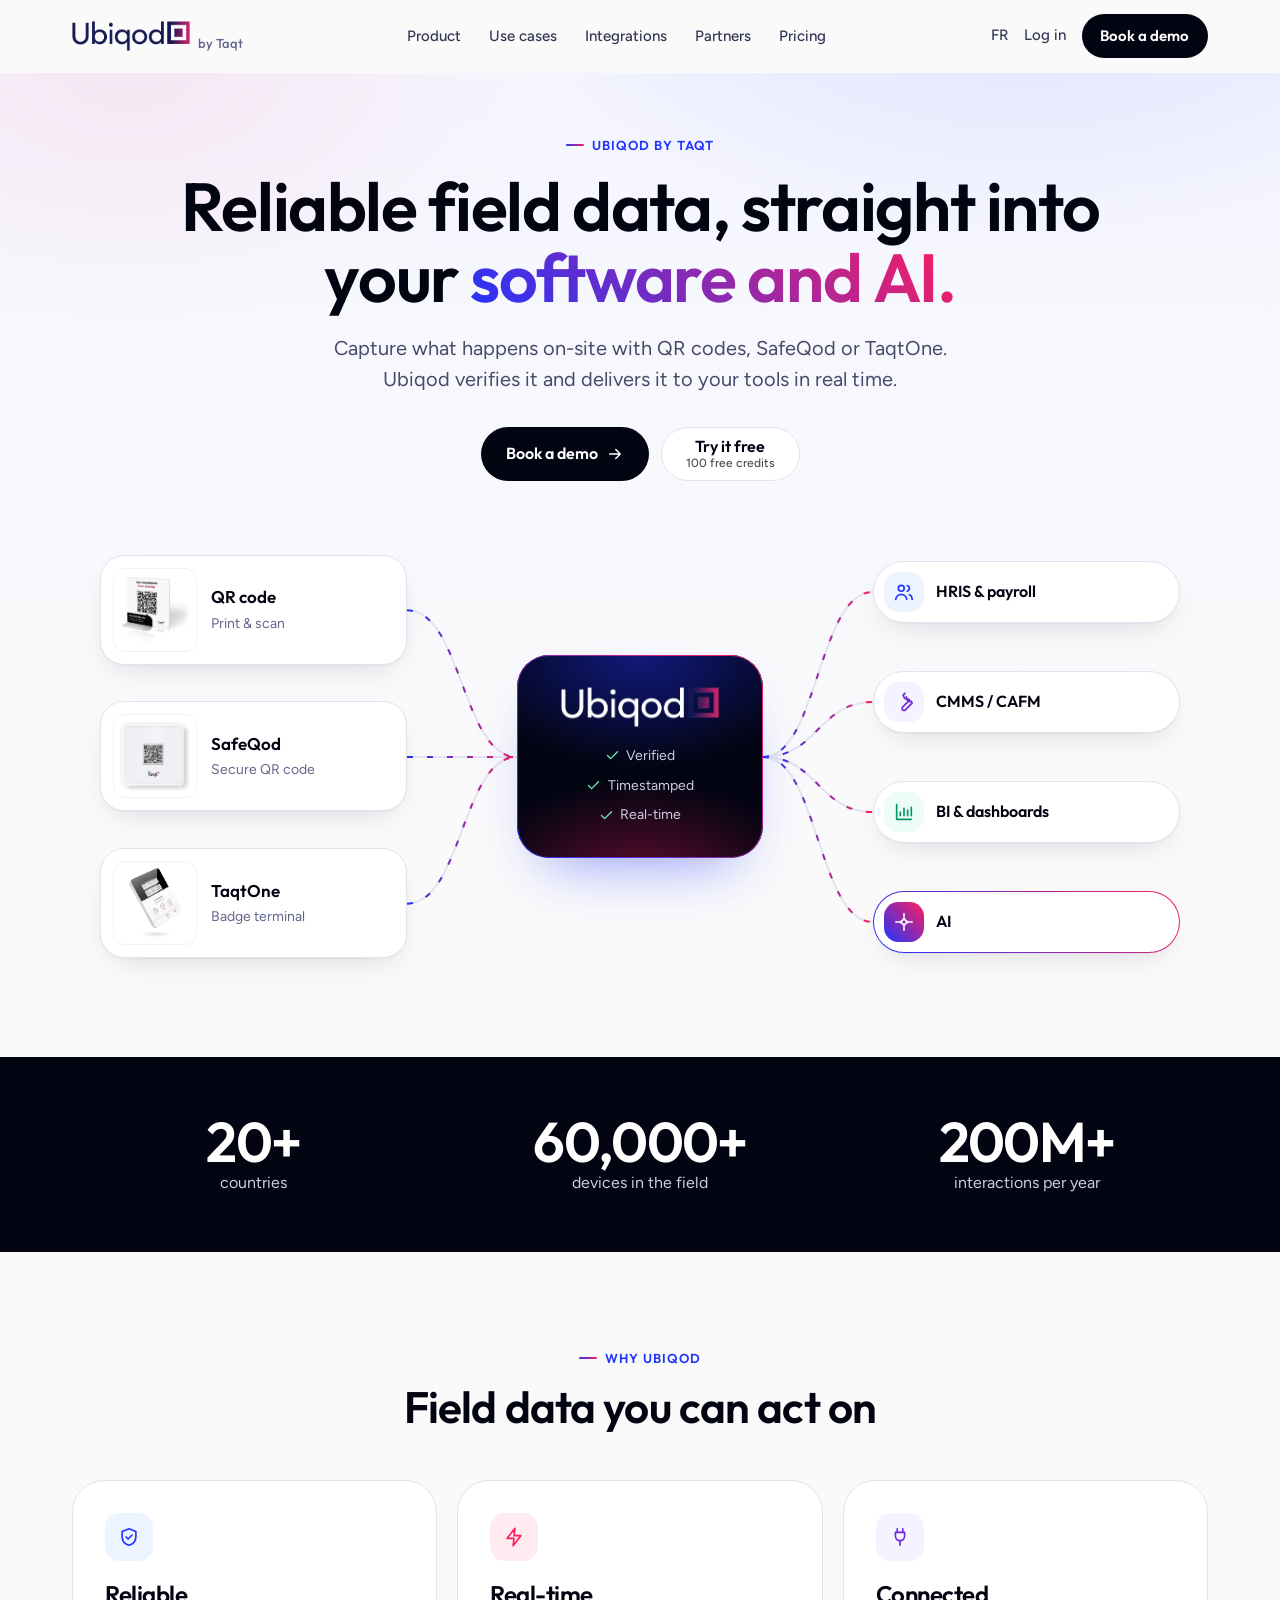
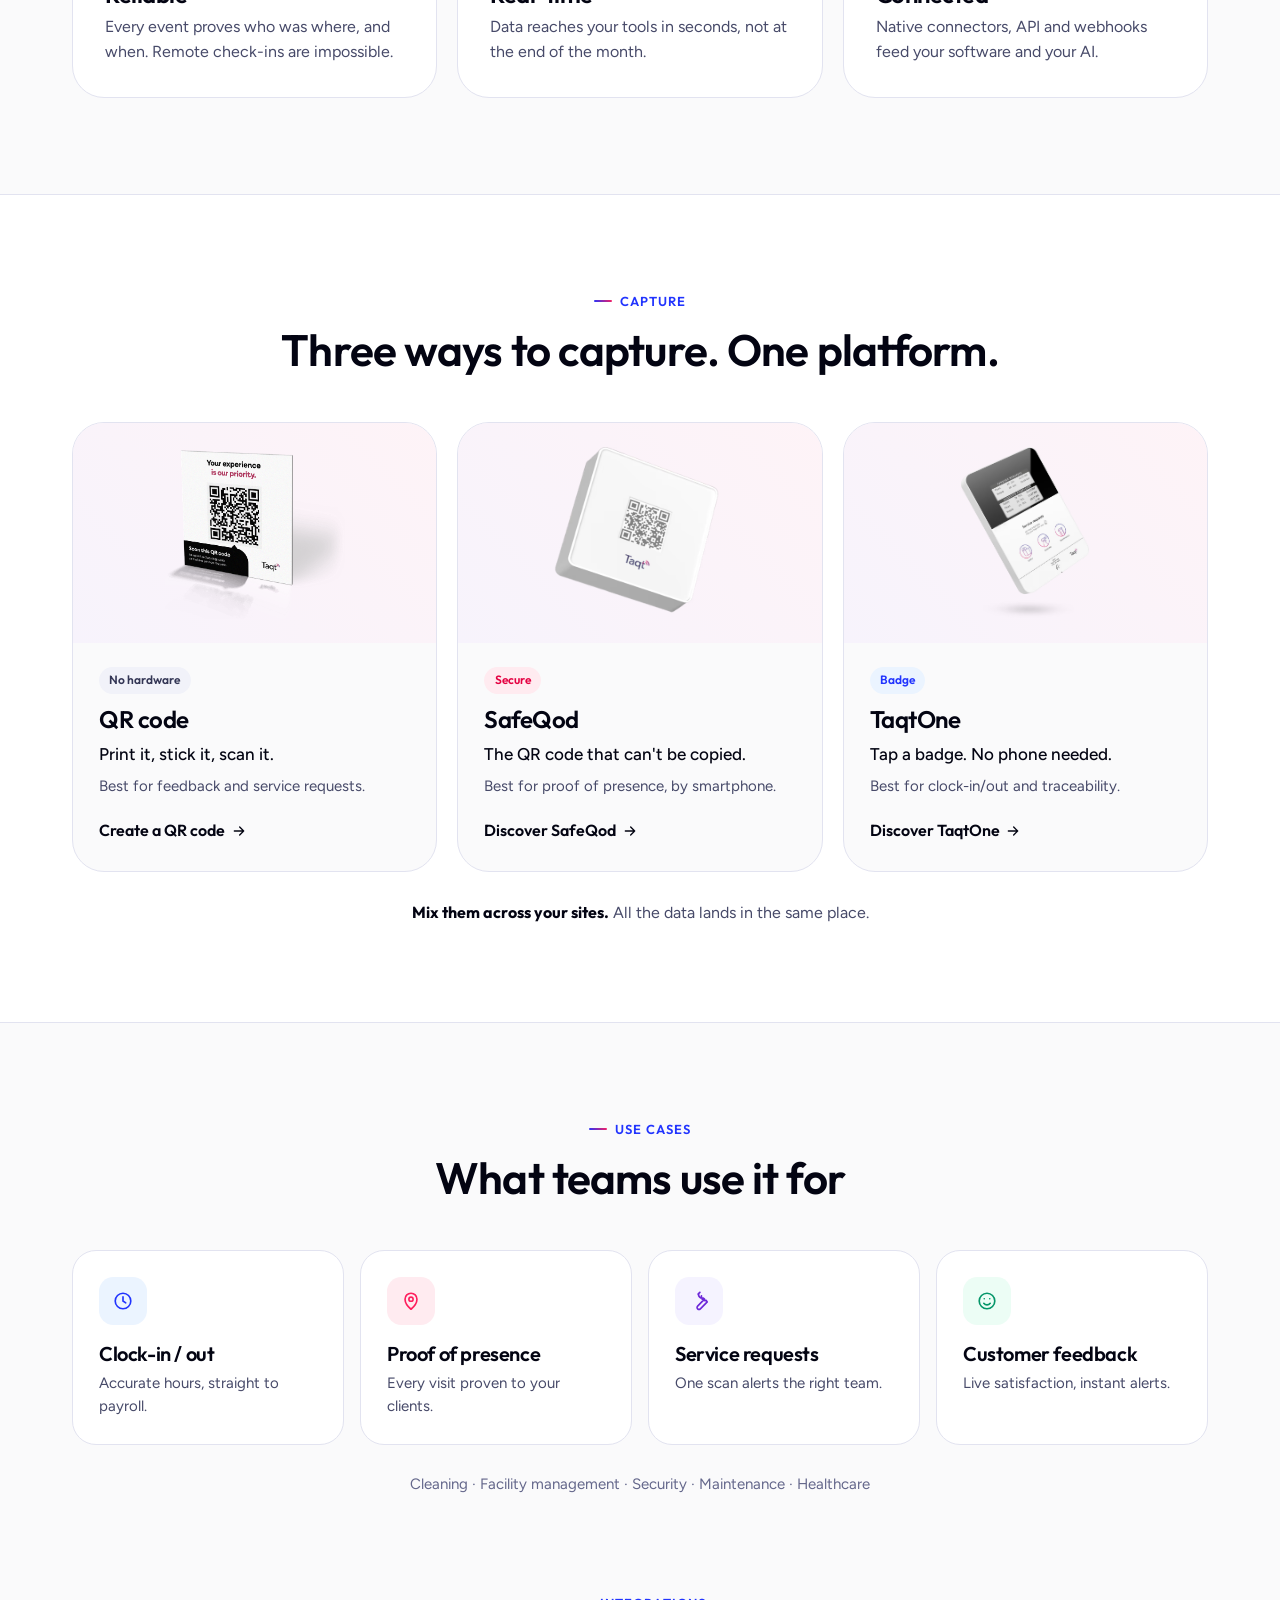
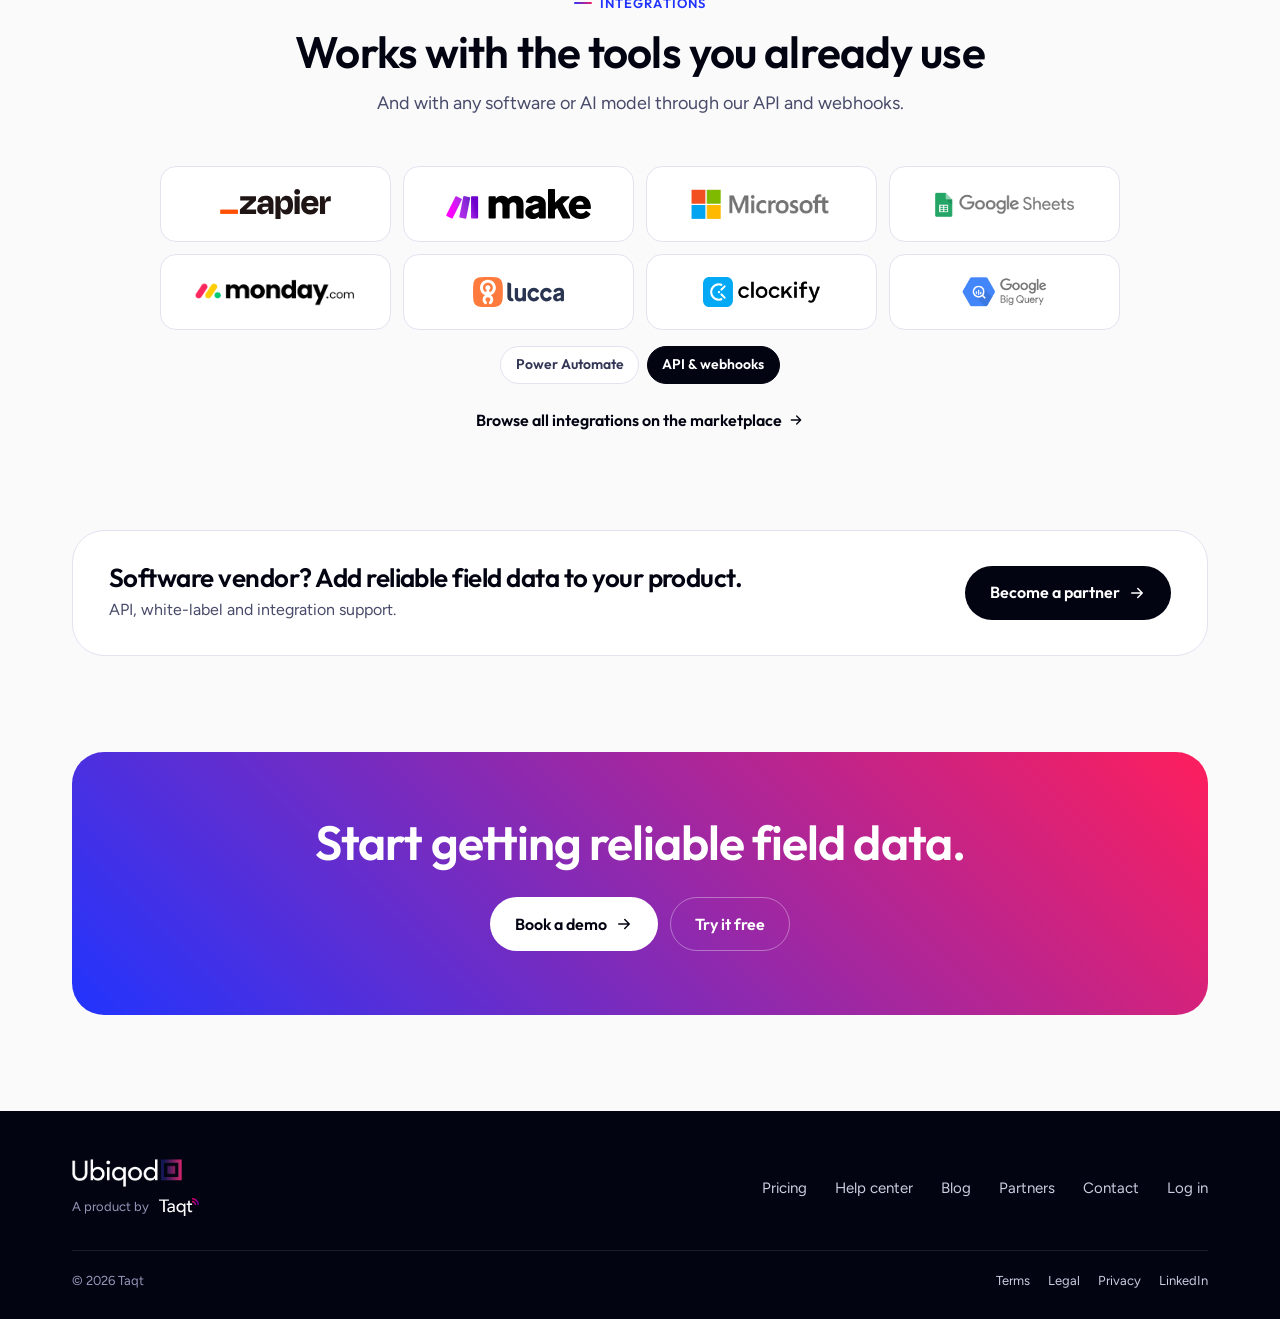
==== commit 6d4869a3: "Add link to marketplace" ====
--- a/index.html
+++ b/index.html
@@ -201,8 +201,11 @@
         <div><img src="assets/logos/bigquery.png" alt="Google BigQuery"></div>
       </div>
       <div class="chips">
-        <span class="chip">Power Automate</span><span class="chip">Flexio</span><span class="chip chip-strong">API &amp; webhooks</span>
-      </div>
+        <span class="chip">Power Automate</span><span class="chip chip-strong">API &amp; webhooks</span>
+      </div>
+      <p style="text-align:center;margin-top:24px">
+        <a class="link" href="https://partners.taqt.com/en">Browse all integrations on the marketplace <svg><use href="#i-arrow"/></svg></a>
+      </p>
     </div>
   </section>
 
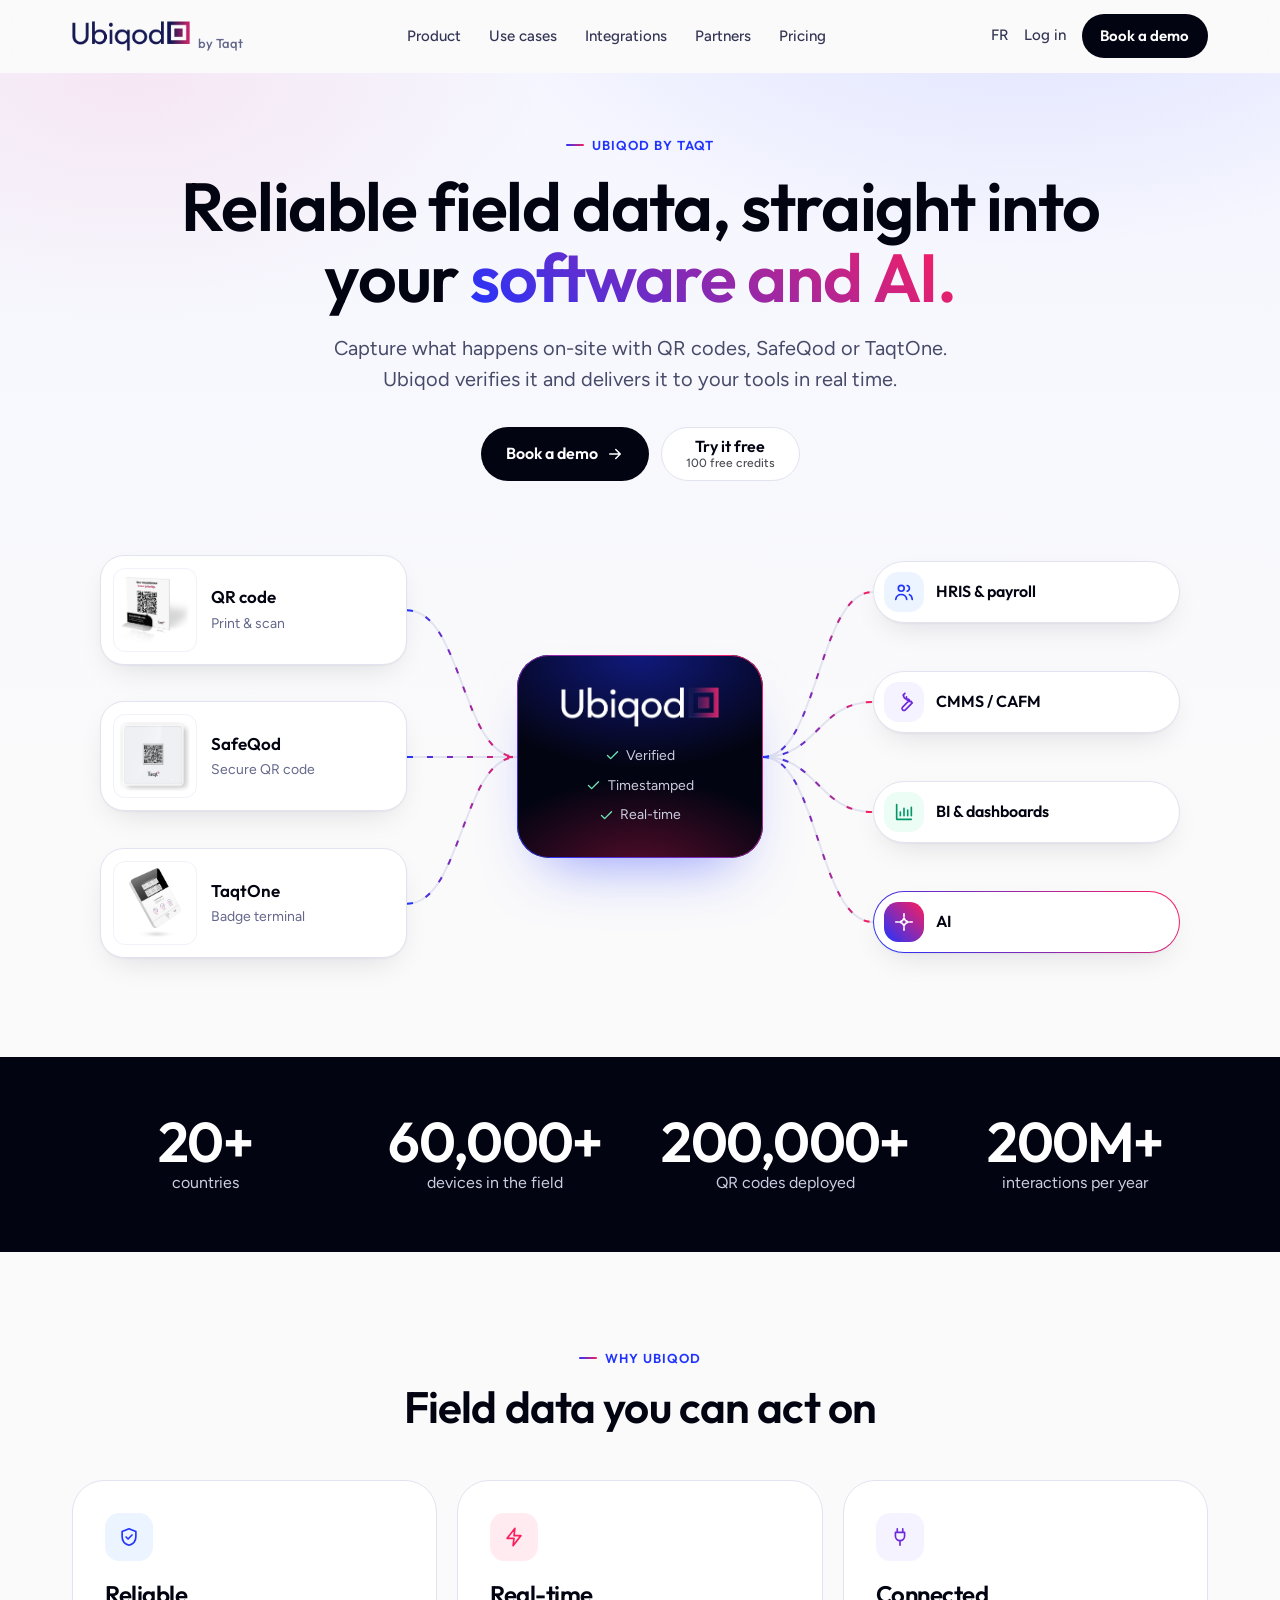
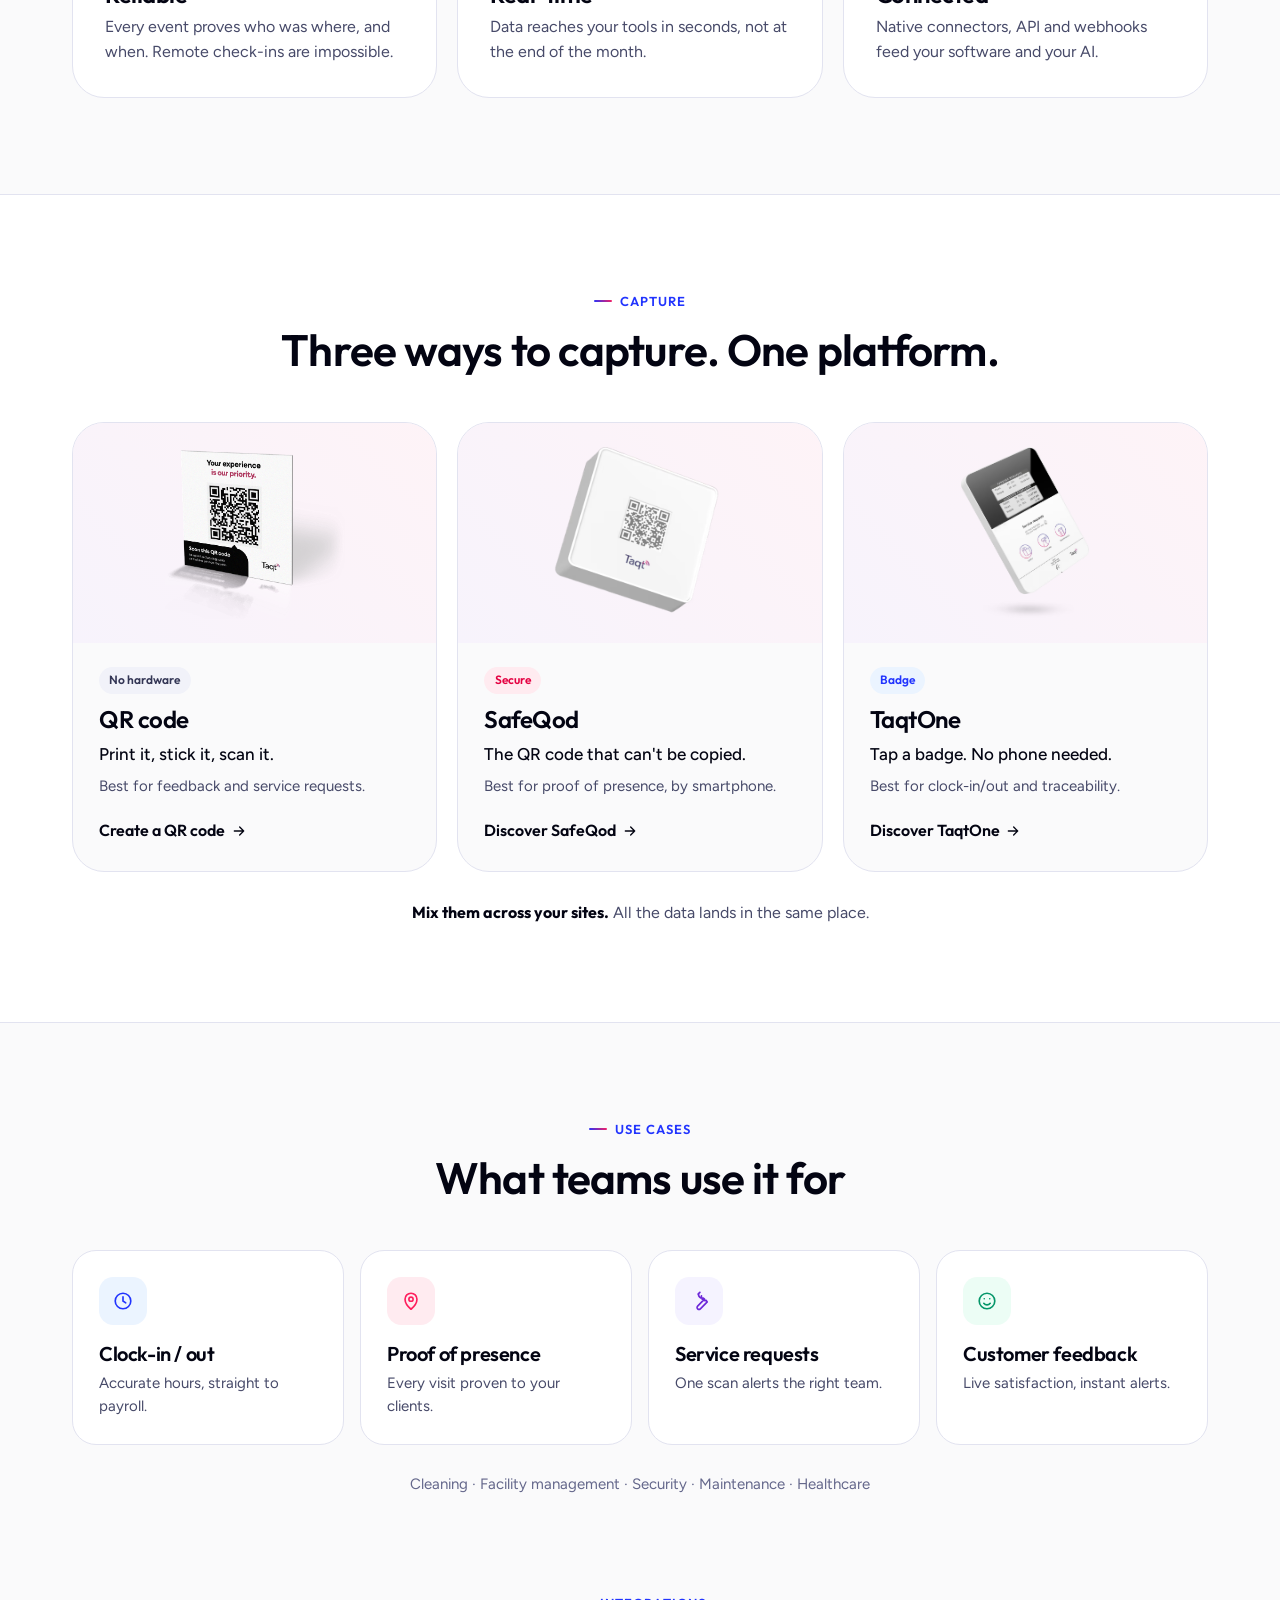
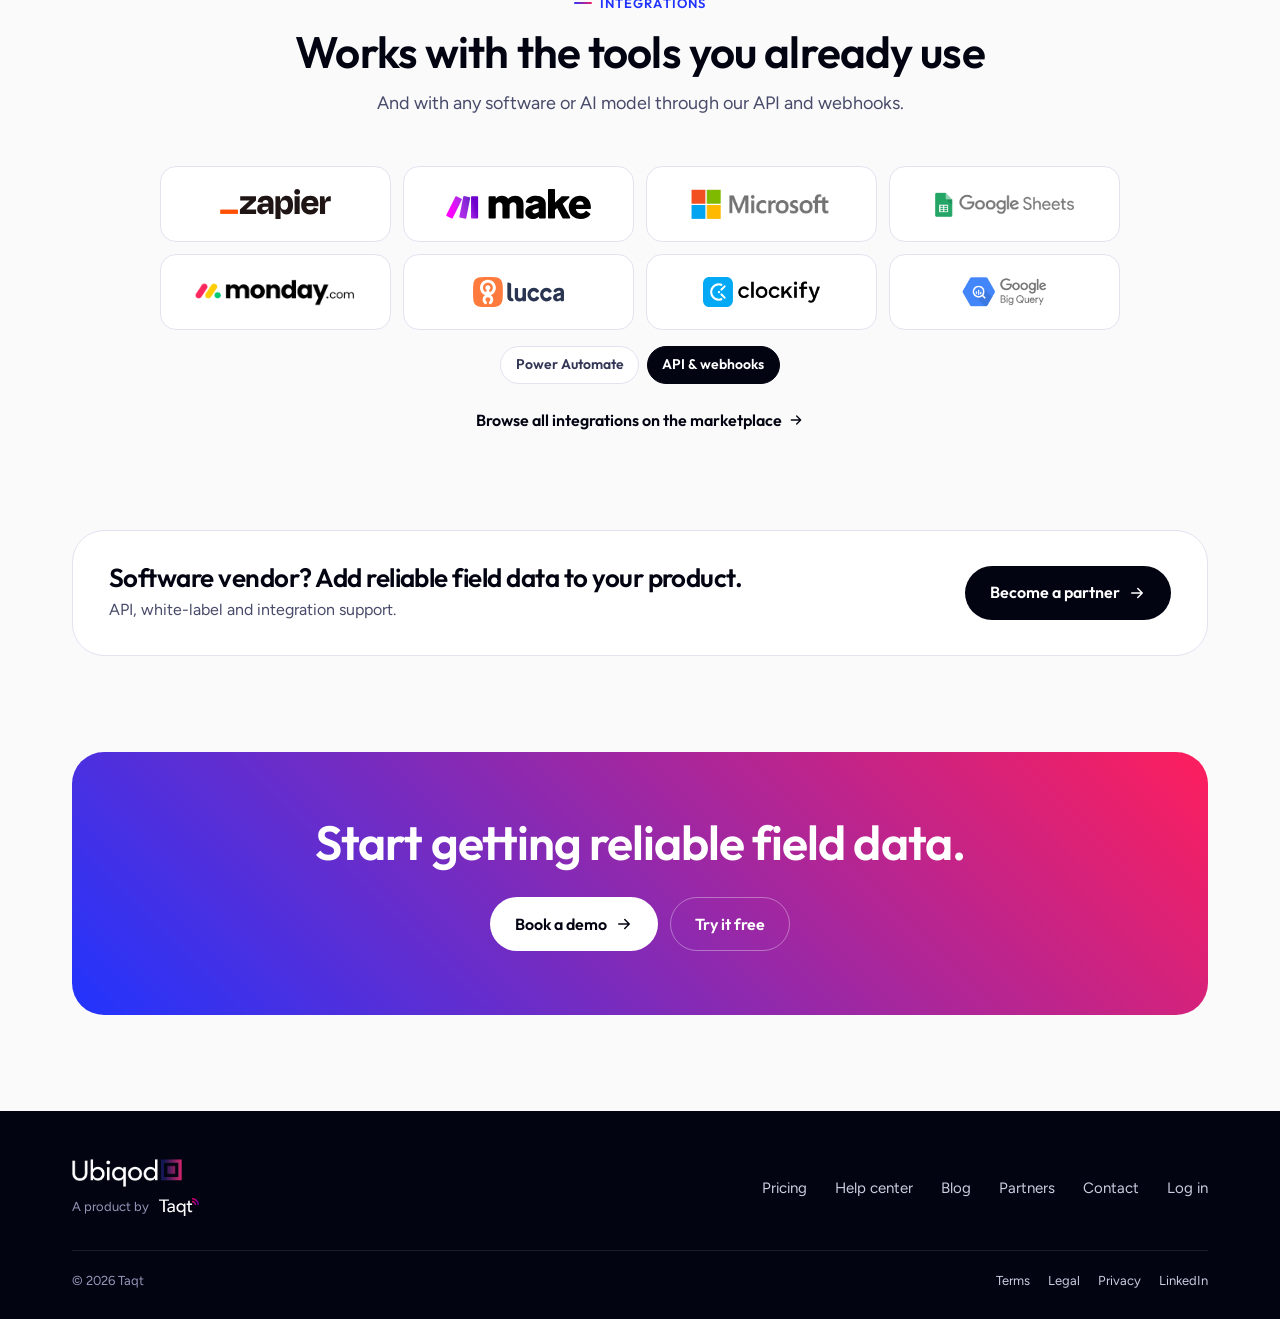
==== commit 228dc662: "Add Qr number" ====
--- a/index.html
+++ b/index.html
@@ -6,12 +6,46 @@
 <title>Ubiqod by Taqt · Reliable field data for your software and AI</title>
 <meta name="description" content="Capture what happens on-site with QR codes, SafeQod or TaqtOne. Ubiqod verifies it and delivers it to your software and AI in real time.">
 <link rel="icon" href="assets/favicon.png">
-<link rel="alternate" hreflang="en" href="./">
-<link rel="alternate" hreflang="fr" href="fr/">
+<link rel="canonical" href="https://www.ubiqod.com/">
+<link rel="alternate" hreflang="en" href="https://www.ubiqod.com/">
+<link rel="alternate" hreflang="fr" href="https://www.ubiqod.com/fr/">
+<link rel="alternate" hreflang="x-default" href="https://www.ubiqod.com/">
+<meta property="og:type" content="website">
+<meta property="og:site_name" content="Ubiqod by Taqt">
+<meta property="og:title" content="Ubiqod by Taqt · Reliable field data for your software and AI">
+<meta property="og:description" content="Capture what happens on-site with QR codes, SafeQod or TaqtOne. Ubiqod verifies it and delivers it to your software and AI in real time.">
+<meta property="og:url" content="https://www.ubiqod.com/">
+<meta property="og:image" content="https://www.ubiqod.com/assets/ubiqod-logo.png">
+<meta property="og:locale" content="en_US">
+<meta property="og:locale:alternate" content="fr_FR">
+<meta name="twitter:card" content="summary_large_image">
 <link rel="preconnect" href="https://fonts.googleapis.com">
 <link rel="preconnect" href="https://fonts.gstatic.com" crossorigin>
 <link href="https://fonts.googleapis.com/css2?family=Outfit:wght@400;500;600;700&family=Figtree:wght@400;500;600&display=swap" rel="stylesheet">
 <link rel="stylesheet" href="assets/styles.css">
+<script type="application/ld+json">
+{
+  "@context": "https://schema.org",
+  "@graph": [
+    {
+      "@type": "Organization",
+      "@id": "https://www.ubiqod.com/#organization",
+      "name": "Ubiqod by Taqt",
+      "url": "https://www.ubiqod.com/",
+      "logo": "https://www.ubiqod.com/assets/ubiqod-logo.png",
+      "sameAs": ["https://www.linkedin.com/company/group-taqt/", "https://www.taqt.com/"]
+    },
+    {
+      "@type": "WebSite",
+      "@id": "https://www.ubiqod.com/#website",
+      "url": "https://www.ubiqod.com/",
+      "name": "Ubiqod",
+      "inLanguage": ["en", "fr"],
+      "publisher": {"@id": "https://www.ubiqod.com/#organization"}
+    }
+  ]
+}
+</script>
 </head>
 <body>
 
@@ -103,6 +137,7 @@
     <div class="wrap stats-grid">
       <div class="stat"><b>20+</b><span>countries</span></div>
       <div class="stat"><b>60,000+</b><span>devices in the field</span></div>
+      <div class="stat"><b>200,000+</b><span>QR codes deployed</span></div>
       <div class="stat"><b>200M+</b><span>interactions per year</span></div>
     </div>
   </div>
--- a/assets/styles.css
+++ b/assets/styles.css
@@ -130,10 +130,10 @@
 
 /* ---------- chiffres ---------- */
 .stats{background:var(--ink);color:#fff;padding:56px 0}
-.stats-grid{display:grid;grid-template-columns:repeat(3,1fr);gap:24px;text-align:center}
+.stats-grid{display:grid;grid-template-columns:repeat(4,1fr);gap:24px;text-align:center}
 .stat b{display:block;font-family:var(--font-h);font-weight:600;font-size:clamp(2.25rem,4.4vw,3.5rem);letter-spacing:-.03em;line-height:1.05}
 .stat span{color:var(--gray-300)}
-@media(max-width:600px){.stats{padding:40px 0}.stats-grid{gap:8px}.stat b{font-size:1.75rem}.stat span{font-size:.8125rem;display:block;line-height:1.3}}
+@media(max-width:600px){.stats{padding:40px 0}.stats-grid{grid-template-columns:repeat(2,1fr);gap:20px 8px}.stat b{font-size:1.75rem}.stat span{font-size:.8125rem;display:block;line-height:1.3}}
 
 /* ---------- bénéfices ---------- */
 .cards3{display:grid;grid-template-columns:repeat(3,1fr);gap:20px}
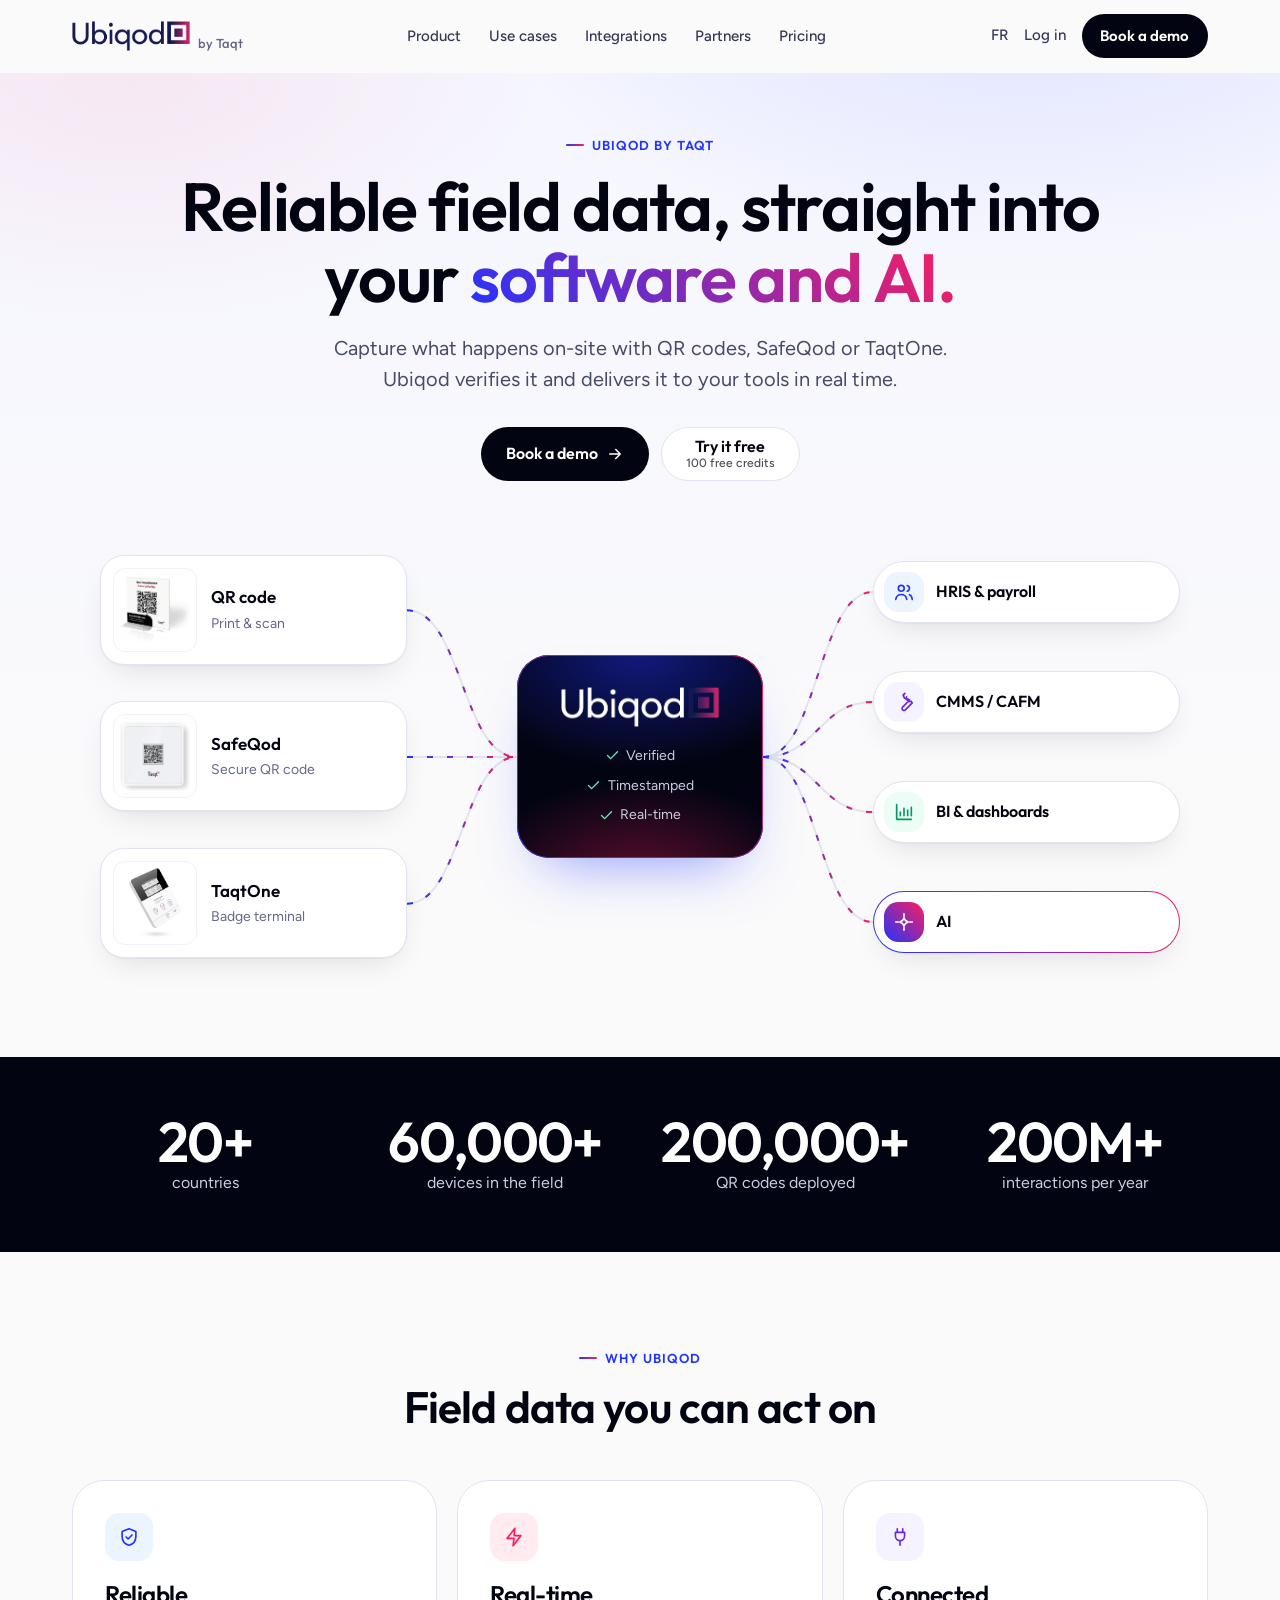
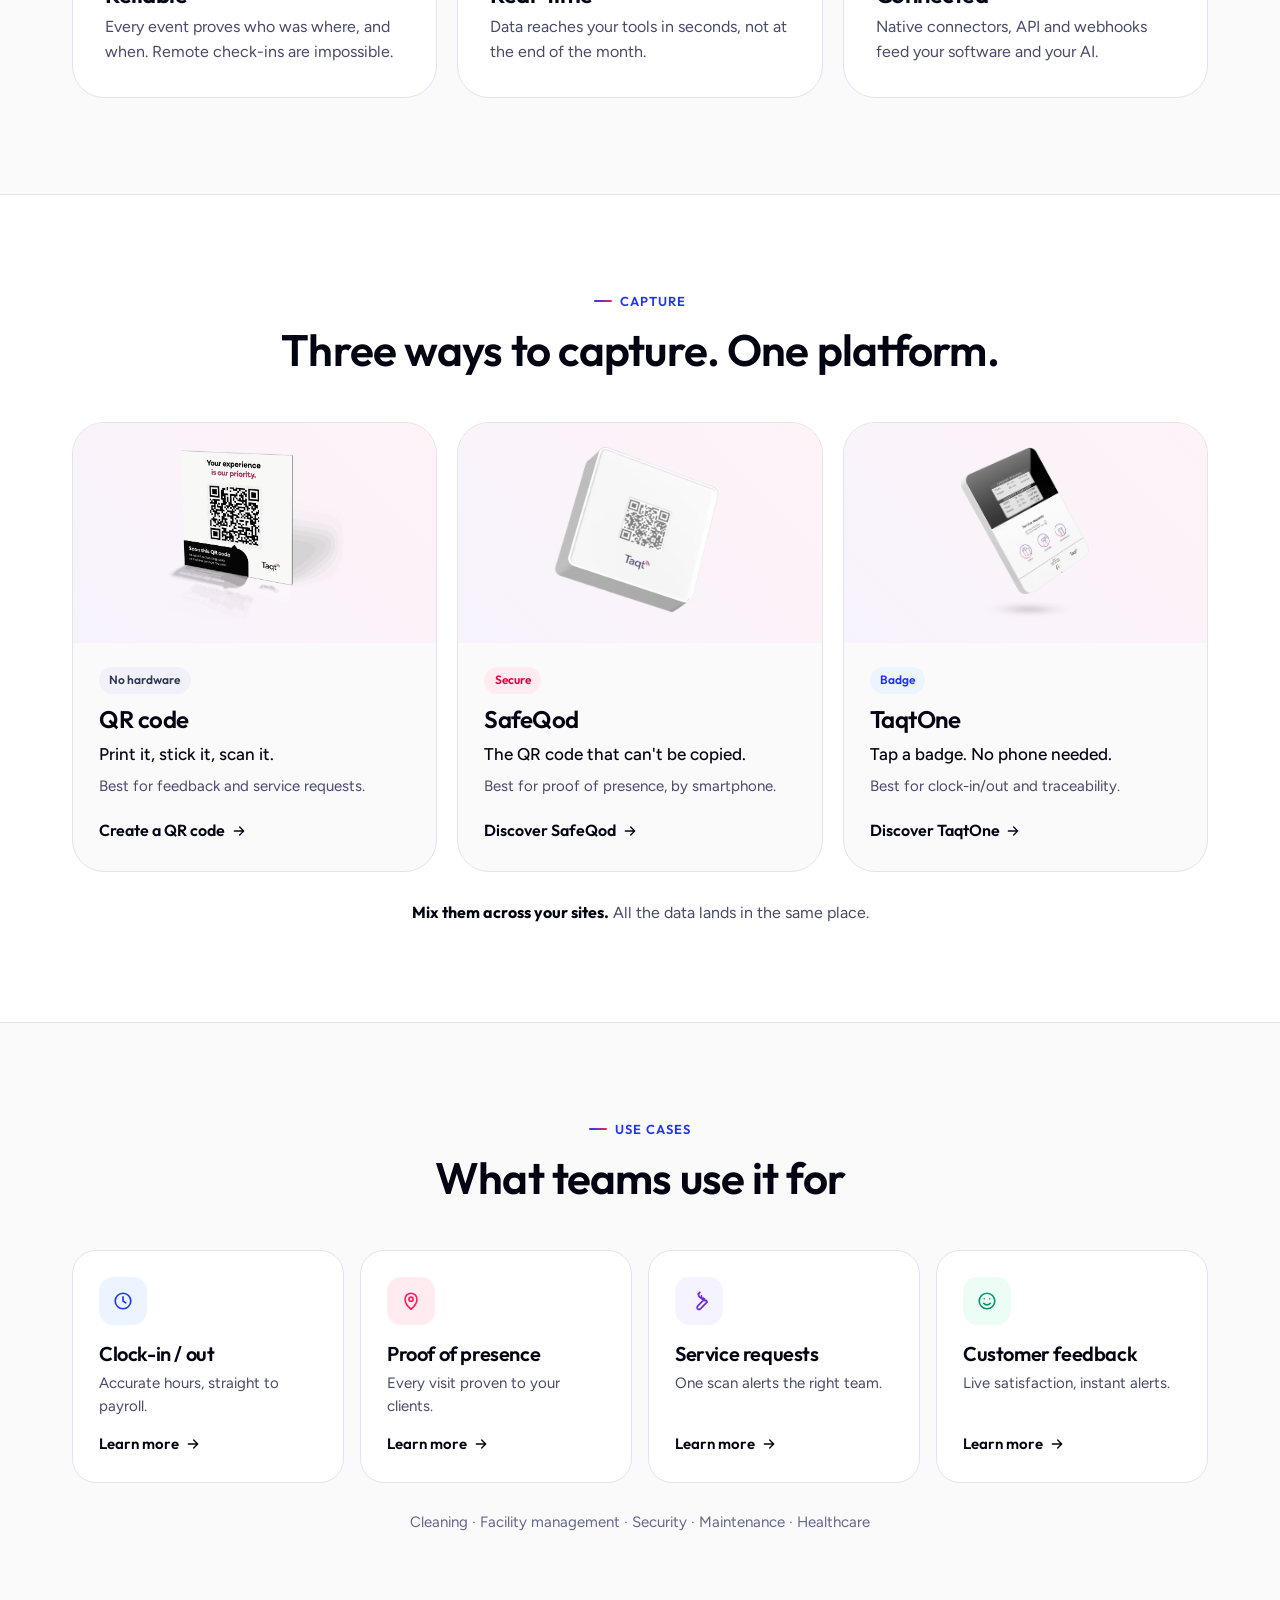
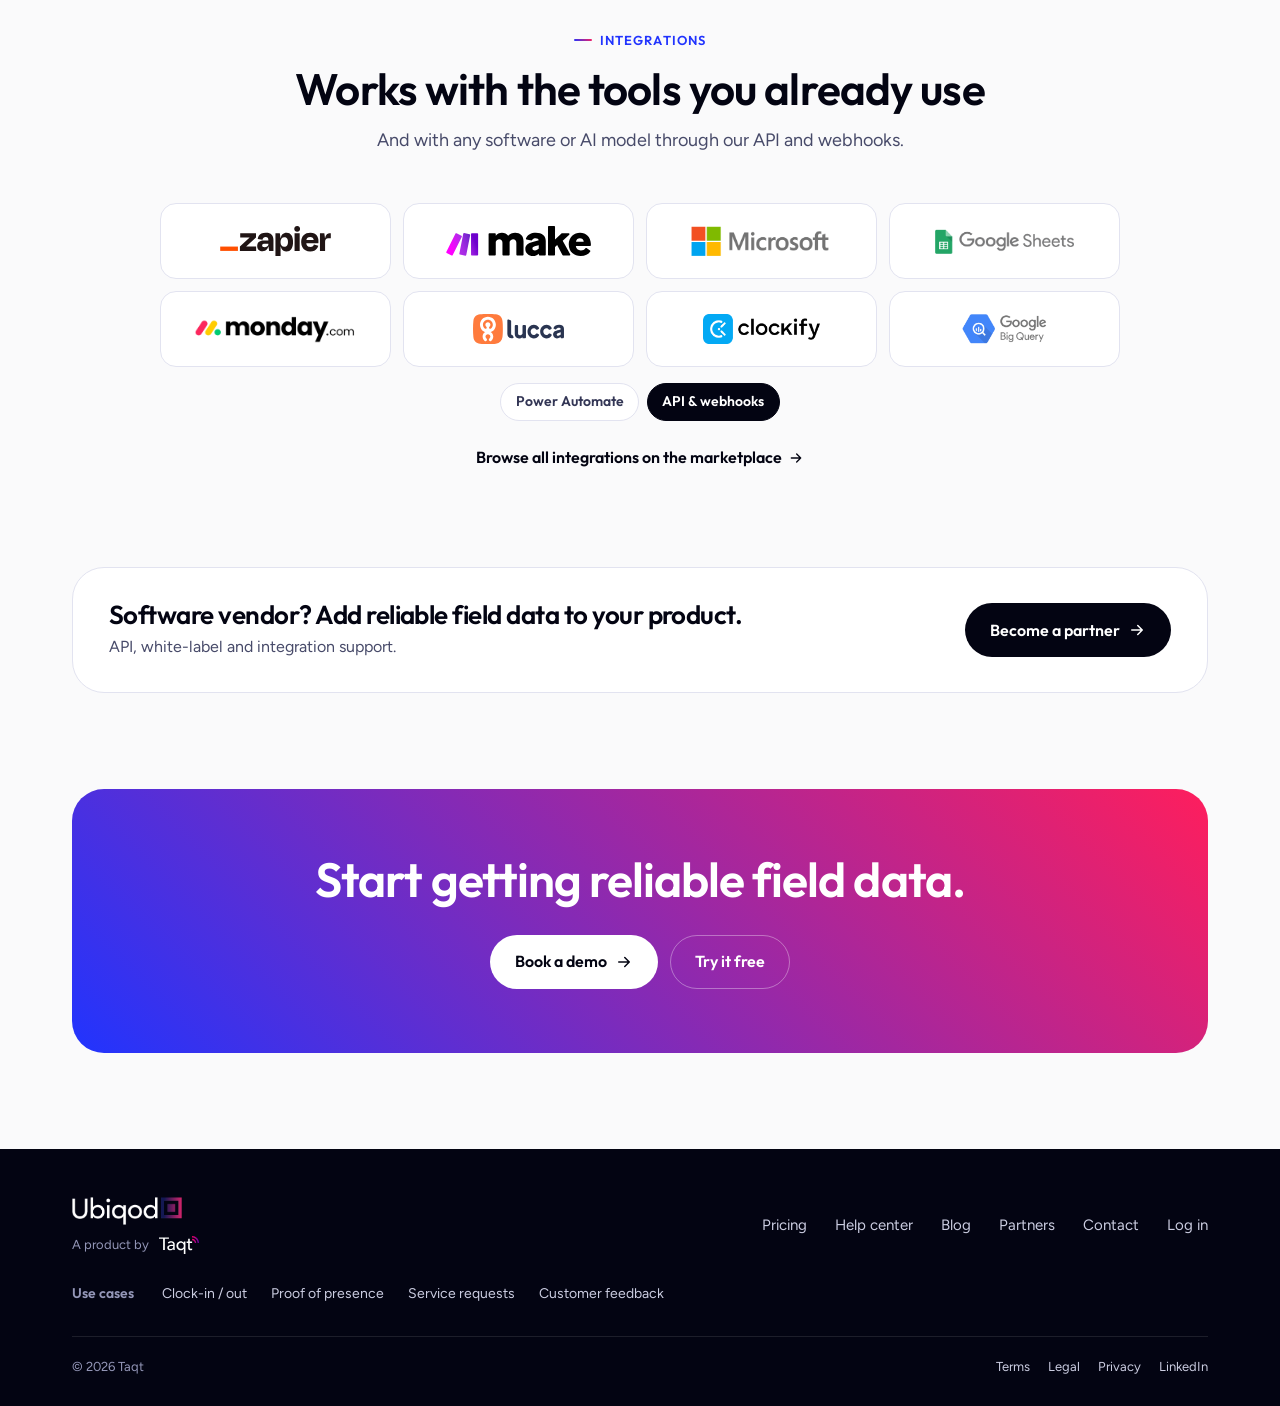
==== commit faf1833b: "Better SEO" ====
--- a/index.html
+++ b/index.html
@@ -3,7 +3,7 @@
 <head>
 <meta charset="utf-8">
 <meta name="viewport" content="width=device-width, initial-scale=1">
-<title>Ubiqod by Taqt · Reliable field data for your software and AI</title>
+<title>Ubiqod · Reliable field data for your software and AI</title>
 <meta name="description" content="Capture what happens on-site with QR codes, SafeQod or TaqtOne. Ubiqod verifies it and delivers it to your software and AI in real time.">
 <link rel="icon" href="assets/favicon.png">
 <link rel="canonical" href="https://www.ubiqod.com/">
@@ -15,7 +15,9 @@
 <meta property="og:title" content="Ubiqod by Taqt · Reliable field data for your software and AI">
 <meta property="og:description" content="Capture what happens on-site with QR codes, SafeQod or TaqtOne. Ubiqod verifies it and delivers it to your software and AI in real time.">
 <meta property="og:url" content="https://www.ubiqod.com/">
-<meta property="og:image" content="https://www.ubiqod.com/assets/ubiqod-logo.png">
+<meta property="og:image" content="https://www.ubiqod.com/assets/og-ubiqod-en.png">
+<meta property="og:image:width" content="1200">
+<meta property="og:image:height" content="630">
 <meta property="og:locale" content="en_US">
 <meta property="og:locale:alternate" content="fr_FR">
 <meta name="twitter:card" content="summary_large_image">
@@ -42,6 +44,25 @@
       "name": "Ubiqod",
       "inLanguage": ["en", "fr"],
       "publisher": {"@id": "https://www.ubiqod.com/#organization"}
+    },
+    {
+      "@type": "SoftwareApplication",
+      "@id": "https://www.ubiqod.com/#software",
+      "name": "Ubiqod",
+      "applicationCategory": "BusinessApplication",
+      "operatingSystem": "Web",
+      "url": "https://www.ubiqod.com/",
+      "description": "Ubiqod captures field data with QR codes, SafeQod secure QR codes and TaqtOne NFC terminals, verifies it and delivers it in real time to HRIS, CMMS, BI tools and AI.",
+      "publisher": {
+        "@id": "https://www.ubiqod.com/#organization"
+      },
+      "offers": {
+        "@type": "Offer",
+        "price": "0",
+        "priceCurrency": "EUR",
+        "description": "100 free credits when you create your account, then pay per scan or per day with credits.",
+        "url": "https://www.ubiqod.com/pricing/"
+      }
     }
   ]
 }
@@ -76,7 +97,7 @@
       <li><a href="pricing/">Pricing</a></li>
     </ul>
     <div class="nav-cta">
-      <a class="nav-aux" href="fr/" hreflang="fr" lang="fr">FR</a>
+      <a class="nav-aux nav-lang" href="fr/" hreflang="fr" lang="fr">FR</a>
       <a class="nav-aux" href="https://app.ubiqod.com/">Log in</a>
       <a class="btn btn-primary btn-sm" href="https://www.taqt.com/contact">Book a demo</a>
       <button class="burger" aria-label="Menu" aria-expanded="false" aria-controls="navlinks"><svg><use href="#i-menu"/></svg></button>
@@ -98,9 +119,9 @@
 
       <div class="flow" role="img" aria-label="QR codes, SafeQod and TaqtOne send data to Ubiqod, which delivers it to your HRIS, CMMS, BI tools and AI.">
         <div class="flow-col">
-          <div class="src"><span class="thumb"><img src="assets/products/qr.png" alt=""></span><div><b>QR code</b><span>Print &amp; scan</span></div></div>
-          <div class="src"><span class="thumb"><img src="assets/products/safeqod.png" alt=""></span><div><b>SafeQod</b><span>Secure QR code</span></div></div>
-          <div class="src"><span class="thumb"><img src="assets/products/taqtone-3d.avif" alt=""></span><div><b>TaqtOne</b><span>Badge terminal</span></div></div>
+          <div class="src"><span class="thumb"><img src="assets/products/qr.png" alt="" width="603" height="577"></span><div><b>QR code</b><span>Print &amp; scan</span></div></div>
+          <div class="src"><span class="thumb"><img src="assets/products/safeqod.png" alt="" width="601" height="591"></span><div><b>SafeQod</b><span>Secure QR code</span></div></div>
+          <div class="src"><span class="thumb"><img src="assets/products/taqtone-3d.avif" alt="" width="1145" height="1537"></span><div><b>TaqtOne</b><span>Badge terminal</span></div></div>
         </div>
         <svg class="wire" viewBox="0 0 100 300" preserveAspectRatio="none" aria-hidden="true">
           <defs><linearGradient id="gL" gradientUnits="userSpaceOnUse" x1="0" y1="0" x2="100" y2="0"><stop offset="0" stop-color="#2134fe"/><stop offset="1" stop-color="#fe1e5d"/></linearGradient></defs>
@@ -166,7 +187,7 @@
       </div>
       <div class="cards3">
         <article class="prod">
-          <div class="prod-img"><img src="assets/products/qr.png" alt="QR code sign" loading="lazy"></div>
+          <div class="prod-img"><img src="assets/products/qr.png" alt="QR code sign" loading="lazy" width="603" height="577"></div>
           <div class="prod-body">
             <span class="tag tag-gray">No hardware</span>
             <h3>QR code</h3>
@@ -176,7 +197,7 @@
           </div>
         </article>
         <article class="prod">
-          <div class="prod-img"><img src="assets/products/safeqod-3d.avif" alt="SafeQod device" loading="lazy"></div>
+          <div class="prod-img"><img src="assets/products/safeqod-3d.avif" alt="SafeQod device" loading="lazy" width="872" height="858"></div>
           <div class="prod-body">
             <span class="tag tag-pink">Secure</span>
             <h3>SafeQod</h3>
@@ -186,7 +207,7 @@
           </div>
         </article>
         <article class="prod">
-          <div class="prod-img"><img src="assets/products/taqtone-3d.avif" alt="TaqtOne terminal" loading="lazy"></div>
+          <div class="prod-img"><img src="assets/products/taqtone-3d.avif" alt="TaqtOne terminal" loading="lazy" width="1145" height="1537"></div>
           <div class="prod-body">
             <span class="tag tag-blue">Badge</span>
             <h3>TaqtOne</h3>
@@ -208,10 +229,10 @@
         <h2 class="h2">What teams use it for</h2>
       </div>
       <div class="cards4">
-        <article class="uc"><span class="ic ic-blue"><svg><use href="#i-clock"/></svg></span><h3>Clock-in / out</h3><p>Accurate hours, straight to payroll.</p></article>
-        <article class="uc"><span class="ic ic-pink"><svg><use href="#i-pin"/></svg></span><h3>Proof of presence</h3><p>Every visit proven to your clients.</p></article>
-        <article class="uc"><span class="ic ic-violet"><svg><use href="#i-wrench"/></svg></span><h3>Service requests</h3><p>One scan alerts the right team.</p></article>
-        <article class="uc"><span class="ic ic-green"><svg><use href="#i-smile"/></svg></span><h3>Customer feedback</h3><p>Live satisfaction, instant alerts.</p></article>
+        <a class="uc uc-link" href="https://www.taqt.com/use-cases/clock-in-out"><span class="ic ic-blue"><svg><use href="#i-clock"/></svg></span><h3>Clock-in / out</h3><p>Accurate hours, straight to payroll.</p><span class="link">Learn more <svg><use href="#i-arrow"/></svg></span></a>
+        <a class="uc uc-link" href="https://www.taqt.com/use-cases/traceability"><span class="ic ic-pink"><svg><use href="#i-pin"/></svg></span><h3>Proof of presence</h3><p>Every visit proven to your clients.</p><span class="link">Learn more <svg><use href="#i-arrow"/></svg></span></a>
+        <a class="uc uc-link" href="https://www.taqt.com/use-cases/service-request"><span class="ic ic-violet"><svg><use href="#i-wrench"/></svg></span><h3>Service requests</h3><p>One scan alerts the right team.</p><span class="link">Learn more <svg><use href="#i-arrow"/></svg></span></a>
+        <a class="uc uc-link" href="https://www.taqt.com/use-cases/satisfaction"><span class="ic ic-green"><svg><use href="#i-smile"/></svg></span><h3>Customer feedback</h3><p>Live satisfaction, instant alerts.</p><span class="link">Learn more <svg><use href="#i-arrow"/></svg></span></a>
       </div>
       <p class="sectors">Cleaning · Facility management · Security · Maintenance · Healthcare</p>
     </div>
@@ -226,14 +247,14 @@
         <p>And with any software or AI model through our API and webhooks.</p>
       </div>
       <div class="logos">
-        <div><img src="assets/logos/zapier.svg" alt="Zapier"></div>
-        <div><img src="assets/logos/make.svg" alt="Make"></div>
-        <div><img src="assets/logos/microsoft.png" alt="Microsoft"></div>
-        <div><img src="assets/logos/google-sheets.png" alt="Google Sheets"></div>
-        <div><img src="assets/logos/monday.png" alt="monday.com"></div>
-        <div><img src="assets/logos/lucca.svg" alt="Lucca"></div>
-        <div><img src="assets/logos/clockify.png" alt="Clockify"></div>
-        <div><img src="assets/logos/bigquery.png" alt="Google BigQuery"></div>
+        <div><img src="assets/logos/zapier.svg" alt="Zapier" width="2500" height="676" loading="lazy"></div>
+        <div><img src="assets/logos/make.svg" alt="Make" width="2500" height="515" loading="lazy"></div>
+        <div><img src="assets/logos/microsoft.png" alt="Microsoft" width="1600" height="340" loading="lazy"></div>
+        <div><img src="assets/logos/google-sheets.png" alt="Google Sheets" width="1600" height="345" loading="lazy"></div>
+        <div><img src="assets/logos/monday.png" alt="monday.com" width="1600" height="296" loading="lazy"></div>
+        <div><img src="assets/logos/lucca.svg" alt="Lucca" width="976" height="320" loading="lazy"></div>
+        <div><img src="assets/logos/clockify.png" alt="Clockify" width="1600" height="407" loading="lazy"></div>
+        <div><img src="assets/logos/bigquery.png" alt="Google BigQuery" width="1200" height="403" loading="lazy"></div>
       </div>
       <div class="chips">
         <span class="chip">Power Automate</span><span class="chip chip-strong">API &amp; webhooks</span>
@@ -275,8 +296,8 @@
   <div class="wrap">
     <div class="foot-top">
       <div>
-        <img class="foot-logo" src="assets/ubiqod-logo-white.png" alt="Ubiqod" width="1321" height="336">
-        <div class="foot-taqt"><span>A product by</span><img src="assets/taqt-logo-white.svg" alt="Taqt"></div>
+        <img class="foot-logo" src="assets/ubiqod-logo-white.png" alt="Ubiqod" width="1321" height="336" loading="lazy">
+        <div class="foot-taqt"><span>A product by</span><img src="assets/taqt-logo-white.svg" alt="Taqt" width="40" height="18" loading="lazy"></div>
       </div>
       <ul class="foot-links">
         <li><a href="pricing/">Pricing</a></li>
@@ -287,6 +308,7 @@
         <li><a href="https://app.ubiqod.com/">Log in</a></li>
       </ul>
     </div>
+    <div class="foot-uc"><span>Use cases</span><ul><li><a href="https://www.taqt.com/use-cases/clock-in-out">Clock-in / out</a></li><li><a href="https://www.taqt.com/use-cases/traceability">Proof of presence</a></li><li><a href="https://www.taqt.com/use-cases/service-request">Service requests</a></li><li><a href="https://www.taqt.com/use-cases/satisfaction">Customer feedback</a></li></ul></div>
     <div class="foot-bottom">
       <span>© 2026 Taqt</span>
       <div><a href="https://www.taqt.com/terms">Terms</a><a href="https://www.taqt.com/legal">Legal</a><a href="https://www.iubenda.com/privacy-policy/50772884">Privacy</a><a href="https://www.linkedin.com/company/group-taqt/">LinkedIn</a></div>
--- a/assets/styles.css
+++ b/assets/styles.css
@@ -62,7 +62,7 @@
 .burger{display:none;background:none;border:0;padding:8px;margin-right:-8px;cursor:pointer;color:var(--ink)}
 .burger svg{width:26px;height:26px}
 @media(max-width:1023px){
-  .nav-links,.nav-aux{display:none}
+  .nav-links,.nav-aux:not(.nav-lang){display:none}
   .burger{display:block}
   .header.open .nav-links{display:flex;flex-direction:column;gap:0;position:absolute;left:0;right:0;top:72px;background:#fff;border-bottom:1px solid var(--gray-200);padding:8px 16px 16px}
   .header.open .nav-links a{display:block;padding:12px 0;font-size:1.0625rem;border-bottom:1px solid var(--gray-100)}
@@ -232,3 +232,12 @@
 .faq summary::after{content:"+";font-size:1.5rem;font-weight:400;color:var(--gray-500);transition:transform .2s}
 .faq details[open] summary::after{transform:rotate(45deg)}
 .faq details p{padding:0 0 20px;color:var(--gray-600)}
+
+/* ---------- liens cas d'usage + pied de page ---------- */
+.uc-link{display:flex;flex-direction:column;text-decoration:none;transition:border-color .2s,box-shadow .2s}
+.uc-link:hover{border-color:var(--gray-400);box-shadow:var(--shadow)}
+.uc-link .link{margin-top:auto;padding-top:14px;font-size:.9375rem}
+.foot-uc{display:flex;flex-wrap:wrap;align-items:center;gap:10px 28px;margin-top:28px;font-size:.875rem}
+.foot-uc span{color:var(--gray-400);font-family:var(--font-h);font-weight:600}
+.foot-uc ul{display:flex;flex-wrap:wrap;gap:10px 24px;list-style:none;margin:0;padding:0}
+.notfound{min-height:50vh}
